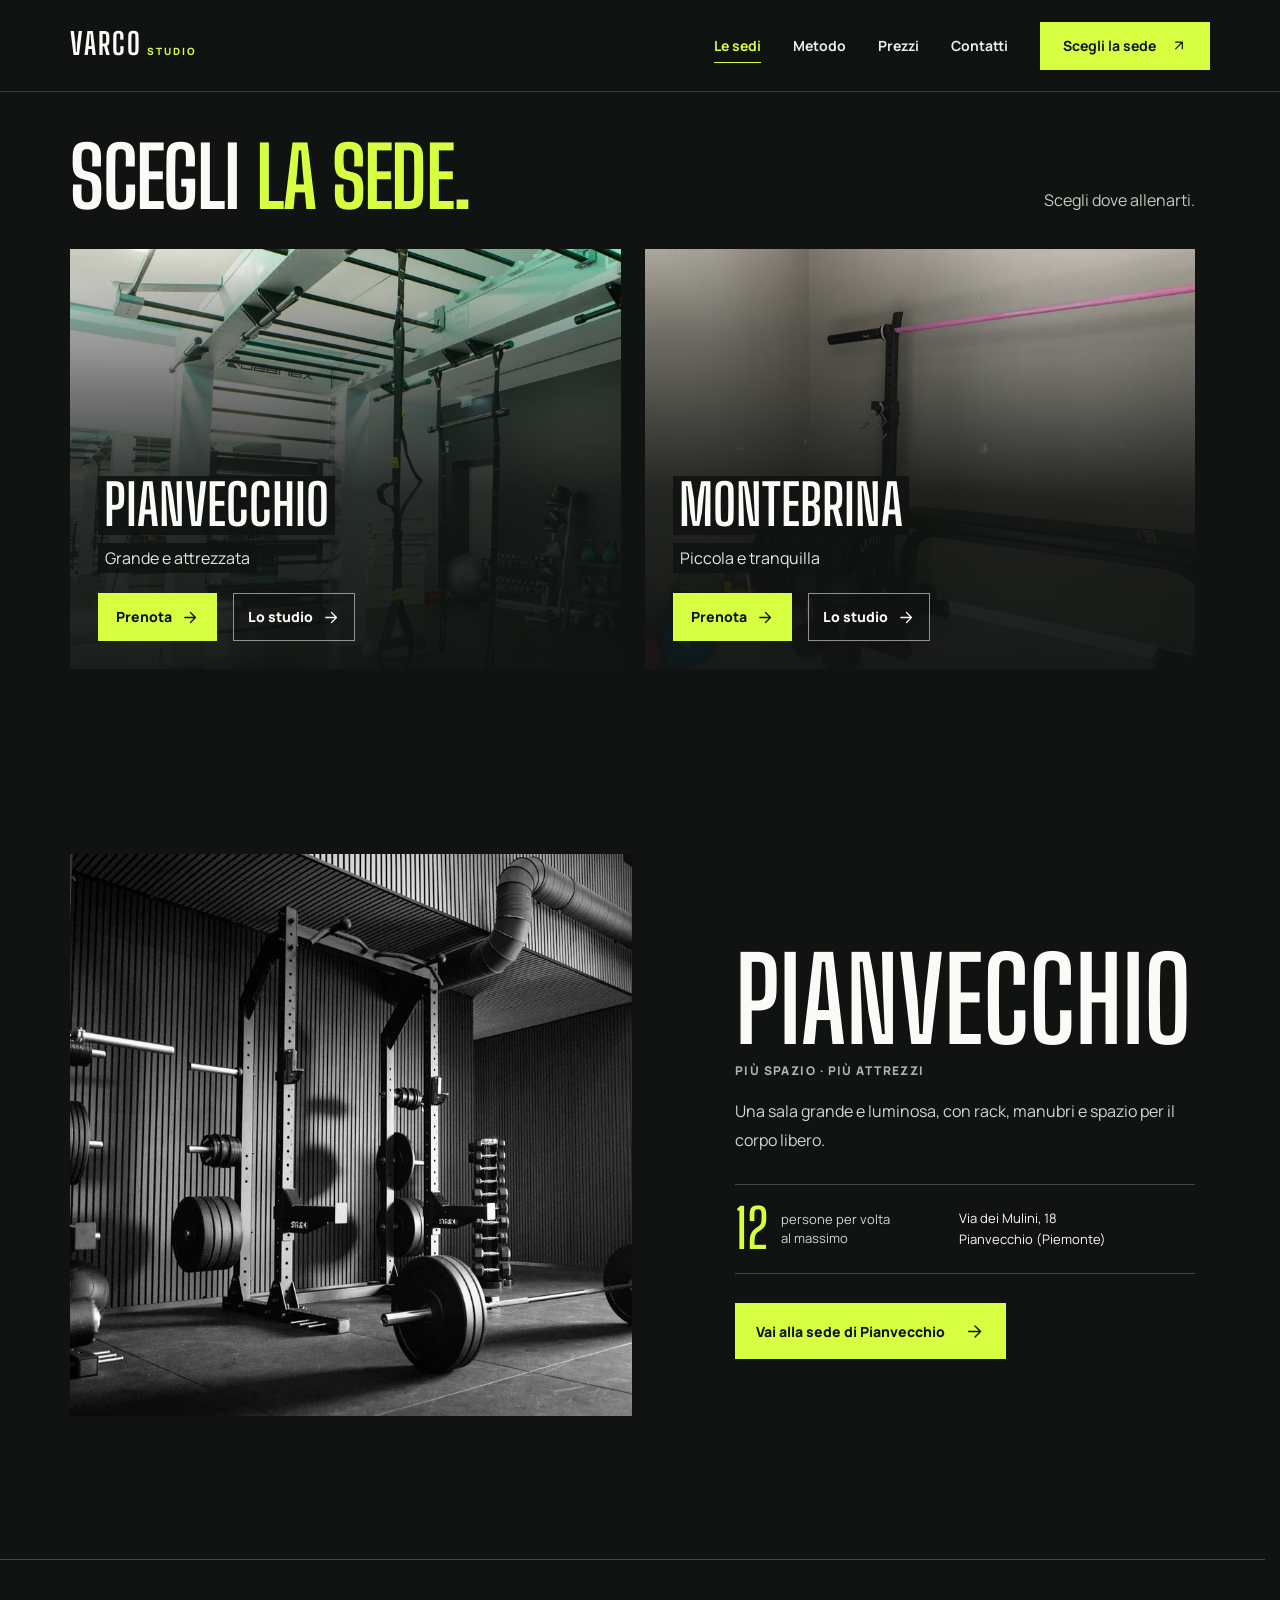
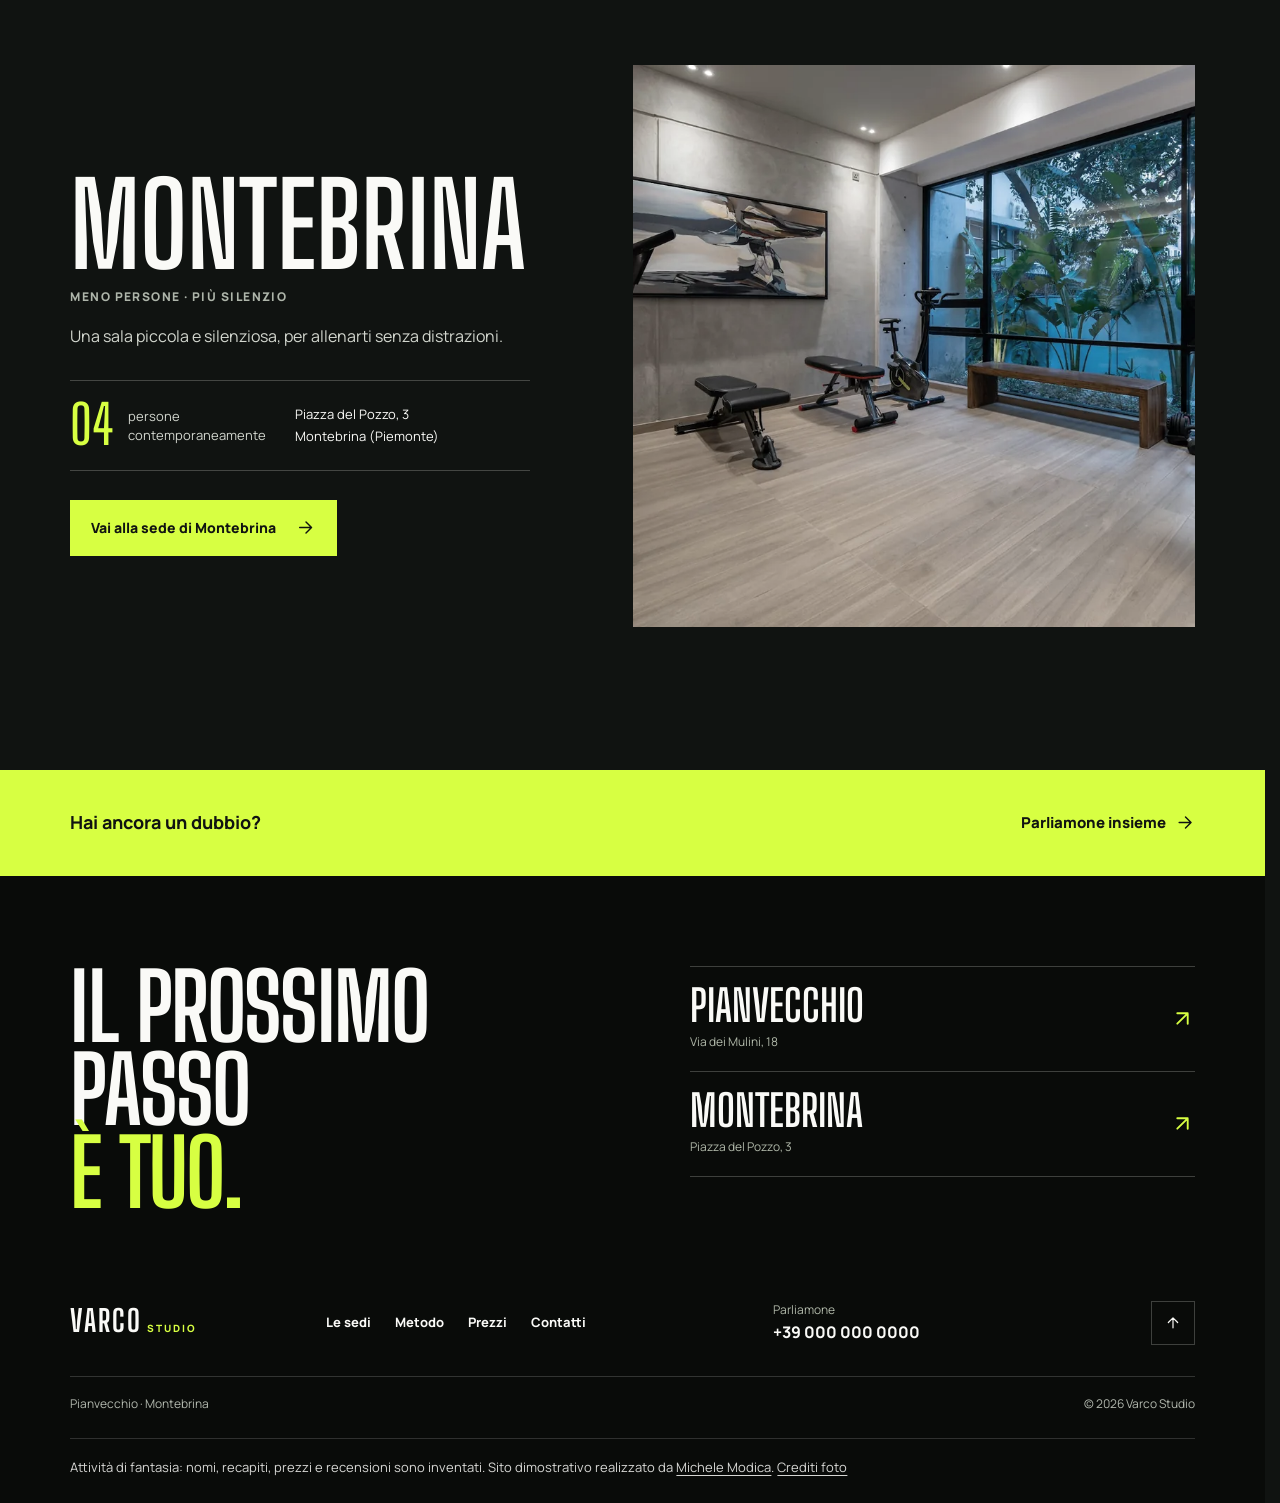
==== sedi/index.html @ 838d32fc "Sito dimostrativo Varco Studio (attività di fantasia) Co-Authored-By: Claude Opus 5.5 <noreply@anthr" ====
<!doctype html>
<html lang="it">
<head>
  <meta charset="utf-8">
  <meta name="viewport" content="width=device-width, initial-scale=1, viewport-fit=cover">
  <meta name="theme-color" content="#101311">
  <meta name="description" content="Varco Studio è uno studio di personal training di fantasia con due sedi, Pianvecchio e Montebrina. Sito dimostrativo: nomi e dati inventati.">
  <meta name="robots" content="noindex, nofollow">
  <meta property="og:type" content="website">
  <meta property="og:title" content="Le sedi Varco Studio &ndash; Pianvecchio e Montebrina">
  <meta property="og:description" content="Varco Studio è uno studio di personal training di fantasia con due sedi, Pianvecchio e Montebrina. Sito dimostrativo: nomi e dati inventati.">
  <link rel="icon" href="../src/assets/img/favicon.svg" type="image/svg+xml">
  <link rel="preload" href="../src/assets/fonts/big-shoulders-display-latin.woff2" as="font" type="font/woff2" crossorigin>
  <link rel="preload" href="../src/assets/fonts/manrope-latin.woff2" as="font" type="font/woff2" crossorigin>
  <link rel="stylesheet" href="../src/styles.css">
  <link rel="stylesheet" href="../src/campaign.css">
  <link rel="stylesheet" href="../src/mobile.css">
  <script src="../src/main.js" defer></script>
  <title>Le sedi Varco Studio &ndash; Pianvecchio e Montebrina</title>
</head>
<body class="has-mobile-actions">
<a class="skip-link" href="#contenuto">Vai al contenuto</a>
<header class="site-header">
  <a class="brand" href="../" aria-label="Varco Studio &ndash; home"><span class="wordmark">VARCO<small>studio</small></span></a>
  <nav class="desktop-nav" aria-label="Navigazione principale"><a href="../sedi/" aria-current="page">Le sedi</a><a href="../metodo.html">Metodo</a><a href="../prezzi.html">Prezzi</a><a href="../contatti.html">Contatti</a><a class="desktop-nav__cta" href="#scegli-sede" data-choose-venue>Scegli la sede <svg class="icon" viewBox="0 0 24 24" aria-hidden="true"><path d="M7 17 17 7M7 7h10v10"/></svg></a></nav>
  <details class="mobile-menu">
    <summary aria-label="Apri o chiudi il menu"><span class="mobile-menu__open">Menu</span><span class="mobile-menu__close">Chiudi</span><span class="menu-glyph" aria-hidden="true"><i></i><i></i></span></summary>
    <div class="mobile-menu__panel"><div class="mobile-menu__top"><a href="../" aria-label="Varco Studio &ndash; home"><span class="wordmark">VARCO<small>studio</small></span></a><span>MENO RUMORE.<br>PI&Ugrave; LAVORO.</span></div><nav aria-label="Navigazione per smartphone"><a href="../">Home</a><a href="../sedi/" aria-current="page">Le sedi</a><div class="mobile-menu__locations"><a href="../sedi/pianvecchio.html">Pianvecchio</a><a href="../sedi/montebrina.html">Montebrina</a></div><a href="../metodo.html">Metodo</a><a href="../prezzi.html">Prezzi</a><a href="../contatti.html">Contatti</a><a class="mobile-menu__action" href="#scegli-sede" data-choose-venue>Scegli la sede</a></nav><a class="mobile-menu__phone" href="tel:+390000000000">+39 000 000 0000</a></div>
  </details>
</header>
<main id="contenuto">
<section class="venue-picker section-wrap venue-picker--hub" id="scegli-sede" aria-labelledby="venue-picker-title" data-venue-picker><div class="venue-picker__heading"><h1 id="venue-picker-title" tabindex="-1">Scegli <span>la sede.</span></h1><p>Scegli dove allenarti.</p></div><div class="studio-choices"><article class="studio-choice"><a class="studio-choice__media" href="../sedi/pianvecchio.html" aria-label="Scopri lo studio di Pianvecchio"><picture><source srcset="../src/assets/img/pianvecchio-04-480.webp 480w, ../src/assets/img/pianvecchio-04-800.webp 800w" sizes="(max-width: 720px) 100px, 45vw" type="image/webp"><img src="../src/assets/img/pianvecchio-04-800.webp" alt="La sala dello studio di Pianvecchio" width="800" height="800" loading="lazy"></picture></a><div class="studio-choice__body"><h2>Pianvecchio</h2><p>Grande e attrezzata</p><div class="studio-choice__actions"><a class="studio-choice__portal" href="../contatti.html#prenota">Prenota <svg class="icon" viewBox="0 0 24 24" aria-hidden="true"><path d="M4 12h15m-7-7 7 7-7 7"/></svg></a><a class="studio-choice__details" href="../sedi/pianvecchio.html">Lo studio <svg class="icon" viewBox="0 0 24 24" aria-hidden="true"><path d="M4 12h15m-7-7 7 7-7 7"/></svg></a></div></div></article><article class="studio-choice"><a class="studio-choice__media" href="../sedi/montebrina.html" aria-label="Scopri lo studio di Montebrina"><picture><source srcset="../src/assets/img/montebrina-02-480.webp 480w, ../src/assets/img/montebrina-02-800.webp 800w" sizes="(max-width: 720px) 100px, 45vw" type="image/webp"><img src="../src/assets/img/montebrina-02-800.webp" alt="La sala dello studio di Montebrina" width="800" height="800" loading="lazy"></picture></a><div class="studio-choice__body"><h2>Montebrina</h2><p>Piccola e tranquilla</p><div class="studio-choice__actions"><a class="studio-choice__portal" href="../contatti.html#prenota">Prenota <svg class="icon" viewBox="0 0 24 24" aria-hidden="true"><path d="M4 12h15m-7-7 7 7-7 7"/></svg></a><a class="studio-choice__details" href="../sedi/montebrina.html">Lo studio <svg class="icon" viewBox="0 0 24 24" aria-hidden="true"><path d="M4 12h15m-7-7 7 7-7 7"/></svg></a></div></div></article></div></section>
<section class="location-feature location-feature--pianvecchio section-wrap" id="studi" data-reveal><div class="location-feature__photo"><picture class=""><source srcset="../src/assets/img/pianvecchio-03-480.webp 480w, ../src/assets/img/pianvecchio-03-800.webp 800w" sizes="(max-width: 720px) 100vw, 55vw" type="image/webp"><img src="../src/assets/img/pianvecchio-03-800.webp" alt="Attrezzatura per la forza nella sede di Pianvecchio" width="800" height="800" loading="lazy"></picture></div><div class="location-feature__copy"><h2>Pianvecchio</h2><span class="place-kicker">PI&Ugrave; SPAZIO &middot; PI&Ugrave; ATTREZZI</span><p>Una sala grande e luminosa, con rack, manubri e spazio per il corpo libero.</p><div class="place-data"><div><strong>12</strong><span>persone per volta<br>al massimo</span></div><address>Via dei Mulini, 18<br>Pianvecchio (Piemonte)</address></div><a class="button button--signal" href="../sedi/pianvecchio.html">Vai alla sede di Pianvecchio <svg class="icon" viewBox="0 0 24 24" aria-hidden="true"><path d="M4 12h15m-7-7 7 7-7 7"/></svg></a></div></section>
<section class="location-feature location-feature--montebrina section-wrap" data-reveal><div class="location-feature__photo"><picture class=""><source srcset="../src/assets/img/montebrina-01-480.webp 480w, ../src/assets/img/montebrina-01-800.webp 800w" sizes="(max-width: 720px) 100vw, 55vw" type="image/webp"><img src="../src/assets/img/montebrina-01-800.webp" alt="Sala raccolta della sede di Montebrina" width="800" height="800" loading="lazy"></picture></div><div class="location-feature__copy"><h2>Montebrina</h2><span class="place-kicker">MENO PERSONE &middot; PI&Ugrave; SILENZIO</span><p>Una sala piccola e silenziosa, per allenarti senza distrazioni.</p><div class="place-data"><div><strong>04</strong><span>persone<br>contemporaneamente</span></div><address>Piazza del Pozzo, 3<br>Montebrina (Piemonte)</address></div><a class="button button--signal" href="../sedi/montebrina.html">Vai alla sede di Montebrina <svg class="icon" viewBox="0 0 24 24" aria-hidden="true"><path d="M4 12h15m-7-7 7 7-7 7"/></svg></a></div></section>
<section class="location-choice"><p>Hai ancora un dubbio?</p><a href="../contatti.html">Parliamone insieme <svg class="icon" viewBox="0 0 24 24" aria-hidden="true"><path d="M4 12h15m-7-7 7 7-7 7"/></svg></a></section></main>
<aside class="mobile-actions mobile-actions--venues" aria-label="Scegli lo studio"><a class="mobile-actions__primary" href="../sedi/pianvecchio.html">Pianvecchio <svg class="icon" viewBox="0 0 24 24" aria-hidden="true"><path d="M4 12h15m-7-7 7 7-7 7"/></svg></a><a class="mobile-actions__primary" href="../sedi/montebrina.html">Montebrina <svg class="icon" viewBox="0 0 24 24" aria-hidden="true"><path d="M4 12h15m-7-7 7 7-7 7"/></svg></a></aside>
<footer class="site-footer"><div class="footer-start"><h2>Il prossimo passo<br><span>&egrave; tuo.</span></h2><div class="footer-venues"><a href="../sedi/pianvecchio.html"><div><h3>Pianvecchio</h3><span>Via dei Mulini, 18</span></div><svg class="icon" viewBox="0 0 24 24" aria-hidden="true"><path d="M7 17 17 7M7 7h10v10"/></svg></a><a href="../sedi/montebrina.html"><div><h3>Montebrina</h3><span>Piazza del Pozzo, 3</span></div><svg class="icon" viewBox="0 0 24 24" aria-hidden="true"><path d="M7 17 17 7M7 7h10v10"/></svg></a></div></div><div class="footer-connect"><a href="../" class="footer-brand" aria-label="Varco Studio &ndash; home"><span class="wordmark">VARCO<small>studio</small></span></a><nav aria-label="Navigazione nel footer"><a href="../sedi/">Le sedi</a><a href="../metodo.html">Metodo</a><a href="../prezzi.html">Prezzi</a><a href="../contatti.html">Contatti</a></nav><a class="footer-phone" href="tel:+390000000000">Parliamone <span>+39 000 000 0000</span></a><a class="footer-lift" href="#contenuto" aria-label="Torna all'inizio"><svg class="icon" viewBox="0 0 24 24" aria-hidden="true"><path d="M4 12h15m-7-7 7 7-7 7"/></svg></a></div><div class="site-footer__bottom"><span>Pianvecchio &middot; Montebrina</span><span>&copy; <span data-year>2026</span> Varco Studio</span></div><p class="demo-notice">Attivit&agrave; di fantasia: nomi, recapiti, prezzi e recensioni sono inventati. Sito dimostrativo realizzato da <a href="https://www.modicamichele.it">Michele Modica</a>. <a href="../crediti-fotografici.html">Crediti foto</a></p></footer>
</body>
</html>
---- src/styles.css ----
@font-face{font-family:Manrope;src:url('assets/fonts/manrope-latin.woff2') format('woff2');font-display:swap;font-weight:100 900}
@font-face{font-family:BigShoulders;src:url('assets/fonts/big-shoulders-display-latin.woff2') format('woff2');font-display:swap;font-weight:100 900}
:root{color-scheme:dark;--asphalt:#101311;--asphalt-2:#1b201d;--chalk:#f2f1ed;--steel:#aeb5aa;--signal:#d7ff42;--white:#fafaf7;--ink:#101311;--line-dark:rgba(16,19,17,.22);--line-light:rgba(250,250,247,.22);--display:BigShoulders,'Arial Narrow',sans-serif;--body:Manrope,Arial,sans-serif;--gutter:clamp(22px,5.5vw,88px);--max:1480px;scroll-behavior:smooth}
*{box-sizing:border-box}html{scroll-padding-top:90px}body{margin:0;background:var(--asphalt);color:var(--white);font:400 16px/1.65 var(--body);-webkit-font-smoothing:antialiased}img{display:block;width:100%;height:100%;object-fit:cover}a{color:inherit;text-decoration:none}button,summary{font:inherit}address{font-style:normal}::selection{background:var(--signal);color:var(--ink)}:focus-visible{outline:3px solid var(--signal);outline-offset:4px}
.skip-link{position:fixed;z-index:100;top:10px;left:10px;padding:12px 18px;background:var(--signal);color:var(--ink);font-size:14px;transform:translateY(-160%)}.skip-link:focus{transform:none}.section-wrap{width:min(100%,var(--max));margin-inline:auto;padding-inline:var(--gutter)}.icon{width:19px;height:19px;flex:none;fill:none;stroke:currentColor;stroke-width:1.8;stroke-linecap:round;stroke-linejoin:round}
.site-header{position:fixed;transition:background .2s,border-color .2s;z-index:30;top:0;left:0;display:flex;width:100%;height:88px;align-items:center;justify-content:space-between;padding:0 var(--gutter);border-bottom:1px solid rgba(255,255,255,.18)}.site-header.is-pinned{background:var(--asphalt)}.brand{width:124px;flex:none}.brand img,.footer-brand img{width:100%;height:auto;object-fit:contain}.desktop-nav{display:flex;align-items:center;gap:clamp(20px,3vw,46px);font-size:13px;font-weight:700}.desktop-nav>a:not(.desktop-nav__cta){color:#eceee9;transition:color .2s}.desktop-nav>a:not(.desktop-nav__cta):hover,.desktop-nav>a[aria-current=page]{color:var(--signal)}.desktop-nav__cta{display:inline-flex;min-height:46px;align-items:center;gap:15px;padding:0 16px;border:1px solid rgba(255,255,255,.7);transition:background .2s,color .2s,border .2s}.desktop-nav__cta:hover{border-color:var(--signal);background:var(--signal);color:var(--ink)}.desktop-nav__cta .icon{width:16px}.mobile-menu{display:none}
.hero{position:relative;min-height:min(860px,94svh);min-height:max(700px,min(860px,94svh));overflow:hidden;background:var(--asphalt)}.hero__photo,.hero__veil{position:absolute;inset:0}.hero__photo img{object-position:53% 50%;filter:saturate(.7) contrast(1.07)}.hero__veil{background:linear-gradient(90deg,#101311 0%,rgba(16,19,17,.94) 24%,rgba(16,19,17,.62) 50%,rgba(16,19,17,.12) 100%),linear-gradient(0deg,rgba(16,19,17,.83),transparent 31%)}.hero__lane{position:absolute;top:88px;right:29%;bottom:0;width:1px;background:rgba(215,255,66,.55);transform:skew(-16deg);transform-origin:top}.hero__content{position:relative;z-index:2;display:flex;min-height:inherit;max-width:850px;flex-direction:column;align-items:flex-start;justify-content:center;padding:128px var(--gutter) 95px}
.hero h1,.page-hero h1,.venue-hero h1{margin:0;font:700 clamp(74px,10vw,142px)/.78 var(--display);letter-spacing:-.025em;text-transform:uppercase;text-wrap:balance}.hero h1 span,.page-hero h1 span,.venue-hero h1 span,.section-title h2 span,.home-method h2 span,.format-band h2 span,.home-prices h2 span,.venue-gallery h2 span,.venue-prices h2 span,.venue-cta h2 span,.process h2 span,.method-formats h2 span,.pricing-intro h2 span,.pricing-footer-cta h2 span,.faq h2 span,.contact-close h2 span{color:var(--signal)}.hero__lede{max-width:490px;margin:30px 0 27px;color:#e0e3dc;font-size:17px;line-height:1.75}
.button{display:inline-flex;min-height:56px;align-items:center;justify-content:center;gap:20px;padding:0 21px;font-size:14px;font-weight:800;transition:background .18s,color .18s,transform .18s,border-color .18s}.button:hover{transform:translateY(-2px)}.button:active{transform:translateY(1px)}.button--signal{background:var(--signal);color:var(--ink)}.button--signal:hover{background:#e4ff87}.button--outline{border:1px solid currentColor;color:var(--white)}.button--outline:hover{border-color:var(--signal);background:var(--signal);color:var(--ink)}.button .icon{width:20px}.hero__marker{position:absolute;z-index:2;top:49%;right:var(--gutter);display:flex;align-items:center;gap:14px;color:var(--white);transform:translateY(-50%)}.hero__marker strong{color:var(--signal);font:600 28px/1 var(--display)}.hero__marker span{font-size:12px;font-weight:750;letter-spacing:.09em;line-height:1.4}.hero__bottom{position:absolute;z-index:2;right:var(--gutter);bottom:26px;left:var(--gutter);display:flex;align-items:center;justify-content:space-between;padding-top:15px;border-top:1px solid var(--line-light);font-size:12px;font-weight:750;letter-spacing:.09em}.hero__bottom a{display:flex;align-items:center;gap:10px;letter-spacing:0}.hero__bottom a:hover{color:var(--signal)}.hero__bottom .icon{width:16px}
.split-facts{display:grid;grid-template-columns:1fr 1fr;border-bottom:1px solid var(--line-light);background:#171b18}.split-facts>a{position:relative;display:grid;grid-template-columns:1fr auto;grid-template-rows:auto auto;align-items:center;gap:4px 15px;padding:24px var(--gutter);transition:background .2s}.split-facts>a+a{border-left:1px solid var(--line-light)}.split-facts>a:hover{background:#222821}.split-facts>a>span{font-size:12px;font-weight:750;letter-spacing:.1em}.split-facts>a>strong{grid-row:1/3;grid-column:2;color:var(--signal);font:600 clamp(44px,6vw,76px)/.9 var(--display);font-variant-numeric:tabular-nums}.split-facts>a>small{color:#c1c6bd;font-size:12px}.split-facts .icon{position:absolute;right:calc(var(--gutter) - 3px);bottom:15px;width:16px;color:var(--signal);opacity:0;transform:translateX(-5px);transition:opacity .2s,transform .2s}.split-facts>a:hover .icon{opacity:1;transform:none}
.home-locations{padding-top:120px;padding-bottom:130px}.section-title{display:grid;grid-template-columns:1.1fr .9fr;align-items:end;gap:28px;margin-bottom:52px}.section-title h2,.home-method h2,.format-band h2,.home-prices h2,.venue-gallery h2,.venue-prices h2,.venue-cta h2,.process h2,.method-formats h2,.pricing-intro h2,.pricing-footer-cta h2,.faq h2,.contact-close h2{margin:0;font:650 clamp(58px,8vw,104px)/.82 var(--display);letter-spacing:-.018em;text-transform:uppercase;text-wrap:balance}.section-title>p{max-width:420px;margin:0 0 4px;color:#c0c5bc;font-size:16px}.under-link{display:inline-flex;align-items:center;gap:14px;margin-top:15px;padding-bottom:6px;border-bottom:1px solid currentColor;font-size:14px;font-weight:750}.under-link:hover{color:var(--signal)}.under-link .icon{width:17px}
.location-teasers{display:grid;grid-template-columns:1.12fr .88fr;gap:clamp(22px,5vw,74px);align-items:start}.location-teaser{display:block}.location-teaser--montebrina{margin-top:86px}.location-teaser__photo{position:relative;height:clamp(330px,45vw,590px);overflow:hidden;background:#272c28}.location-teaser__photo img{transition:transform .7s cubic-bezier(.2,.7,.2,1);filter:saturate(.78)}.location-teaser:hover .location-teaser__photo img{transform:scale(1.035)}.location-teaser__photo>span{position:absolute;right:0;bottom:0;display:grid;width:78px;height:78px;place-items:center;background:var(--signal);color:var(--ink);font:600 34px/1 var(--display)}.location-teaser__text{position:relative;padding:23px 0 17px;border-bottom:1px solid var(--line-light)}.location-teaser__text>span,.place-kicker,.venue-ribbon>div>span,.pricing-location__head>span,.contact-hub__main>span{display:block;color:var(--steel);font-size:12px;font-weight:800;letter-spacing:.12em}.location-teaser h3{margin:4px 0;font:600 58px/.95 var(--display);text-transform:uppercase}.location-teaser__text p{margin:7px 0;color:#c0c5bc;font-size:13px}.location-teaser__text b{display:flex;align-items:center;gap:12px;margin-top:16px;color:var(--signal);font-size:13px}.location-teaser__text .icon{width:16px}.location-teaser--montebrina .location-teaser__photo{height:clamp(300px,37vw,480px)}
.home-method{display:grid;grid-template-columns:1fr 1fr;min-height:620px;background:var(--signal);color:var(--ink)}.home-method__visual{position:relative;min-height:540px}.home-method__visual img{filter:saturate(.7)}.photo-caption{position:absolute;right:20px;bottom:18px;padding:9px 12px;background:var(--ink);color:var(--signal);font-size:12px;font-weight:800;letter-spacing:.1em}.home-method__copy{align-self:center;padding:75px clamp(30px,7vw,100px)}.home-method h2 span{color:#404e15}.home-method__copy p{max-width:460px;margin:27px 0;color:#273013;font-size:16px;line-height:1.8}.home-method .button--outline{border-color:var(--ink);color:var(--ink)}.home-method .button--outline:hover{background:var(--ink);color:var(--signal)}
.format-band{display:grid;grid-template-columns:.85fr 1.15fr;gap:8vw;padding-top:130px;padding-bottom:130px}.format-band .section-title{display:block;margin:0}.format-band .section-title>p{margin-top:25px}.format-rows{border-top:1px solid var(--line-light)}.format-rows>a{display:grid;grid-template-columns:45px minmax(180px,1fr) minmax(190px,.8fr) 20px;align-items:center;gap:14px;padding:23px 0;border-bottom:1px solid var(--line-light);transition:padding .2s,color .2s}.format-rows>a:hover{padding-inline:10px;color:var(--signal)}.format-rows>a>span{color:var(--signal);font:600 22px/1 var(--display)}.format-rows b{font-size:16px}.format-rows small{color:#c1c6bd;font-size:12px}.format-rows .icon{width:17px;color:var(--signal)}
.home-prices{display:grid;grid-template-columns:.9fr 1.1fr;min-height:570px;background:var(--chalk);color:var(--ink)}.home-prices__head{align-self:center;padding:75px var(--gutter)}.home-prices h2 span{color:#546528}.home-prices__head p{max-width:430px;margin:28px 0;color:#42483e;font-size:16px;line-height:1.8}.home-prices__visual{position:relative;min-height:460px}.home-prices__visual img{filter:saturate(.72)}.home-prices__stamp{position:absolute;right:0;bottom:0;display:grid;width:150px;height:150px;place-items:center;background:var(--signal);color:var(--ink);font:600 24px/.95 var(--display);text-align:center;text-transform:uppercase}.contact-strip{display:flex;min-height:220px;align-items:center;justify-content:space-between;gap:30px;padding:45px var(--gutter);background:#202521}.contact-strip p{margin:0;font:600 clamp(42px,6vw,70px)/.85 var(--display);text-transform:uppercase}.contact-strip p strong{color:var(--signal)}.contact-strip>a{display:inline-flex;align-items:center;gap:13px;padding:15px 0;border-bottom:1px solid var(--signal);font-size:16px;font-weight:750}.contact-strip>a:hover{color:var(--signal)}
.page-hero{position:relative;display:grid;min-height:650px;grid-template-columns:1fr .82fr;align-items:center;gap:4vw;overflow:hidden;padding:135px var(--gutter) 78px;background:var(--asphalt)}.page-hero__copy{position:relative;z-index:2}.page-hero__copy h1{font-size:clamp(68px,8.8vw,122px)}.page-hero__copy>p:not(.breadcrumb){max-width:450px;margin:25px 0 27px;color:#d2d6ce;font-size:16px}.breadcrumb{margin:0 0 36px;color:#c0c5bc;font-size:12px}.breadcrumb a{text-decoration:underline;text-underline-offset:4px}.breadcrumb a:hover{color:var(--signal)}.page-hero__image{position:relative;height:clamp(350px,42vw,560px);overflow:hidden}.page-hero__image img{filter:saturate(.7)}.page-hero__image:after{position:absolute;inset:0;border:1px solid rgba(255,255,255,.35);content:'';pointer-events:none}.page-hero__edge{position:absolute;right:var(--gutter);bottom:22px;color:#aeb5aa;font-size:12px;font-weight:800;letter-spacing:.14em}.page-hero--locations,.page-hero--prices{background:#171b18}.page-hero--method,.page-hero--contact{background:#1a1f1b}
.location-feature{display:grid;grid-template-columns:1.1fr .9fr;align-items:center;gap:clamp(40px,8vw,112px);padding-top:105px;padding-bottom:115px}.location-feature--montebrina{grid-template-columns:.9fr 1.1fr;border-top:1px solid var(--line-light)}.location-feature--montebrina .location-feature__photo{order:2}.location-feature__photo{position:relative;height:clamp(360px,47vw,590px)}.location-feature__photo img{filter:saturate(.72)}.lane-tag{position:absolute;left:0;bottom:0;padding:14px 18px;background:var(--signal);color:var(--ink);font-size:12px;font-weight:850;letter-spacing:.1em}.location-feature__copy h2{margin:14px 0;font:650 clamp(72px,9vw,120px)/.82 var(--display);text-transform:uppercase}.location-feature__copy>p{max-width:470px;color:#d2d6ce;font-size:16px;line-height:1.8}.place-data{display:grid;grid-template-columns:1fr 1.15fr;gap:20px;align-items:center;margin:29px 0;padding:20px 0;border-top:1px solid var(--line-light);border-bottom:1px solid var(--line-light)}.place-data>div{display:flex;align-items:center;gap:13px}.place-data strong{color:var(--signal);font:600 54px/.9 var(--display);font-variant-numeric:tabular-nums}.place-data span{font-size:13px;line-height:1.45;color:#d2d6ce}.place-data address{font-size:13px;line-height:1.65}.location-choice{display:flex;align-items:center;justify-content:space-between;gap:20px;padding:38px var(--gutter);background:var(--signal);color:var(--ink)}.location-choice p{margin:0;font-size:18px;font-weight:750}.location-choice a{display:inline-flex;align-items:center;gap:10px;font-size:15px;font-weight:800}
.venue-hero{position:relative;min-height:730px;display:flex;align-items:flex-end;overflow:hidden;padding:130px var(--gutter) 100px;background:#141815}.venue-hero__photo,.venue-hero__shade{position:absolute;inset:0}.venue-hero__photo img{object-position:center 48%;filter:saturate(.68)}.venue-hero__shade{background:linear-gradient(90deg,rgba(16,19,17,.94),rgba(16,19,17,.7) 48%,rgba(16,19,17,.1)),linear-gradient(0deg,rgba(16,19,17,.9),transparent 70%)}.venue-hero__copy{position:relative;z-index:2;max-width:760px}.venue-hero .breadcrumb{margin-bottom:32px}.venue-hero h1{font-size:clamp(88px,13vw,174px)}.venue-hero__copy>p:not(.breadcrumb){max-width:490px;margin:24px 0 26px;color:#e4e7df;font-size:17px}.venue-hero__number{position:absolute;z-index:1;top:50%;right:var(--gutter);color:var(--signal);font:600 clamp(80px,18vw,250px)/.8 var(--display);font-variant-numeric:tabular-nums;transform:translateY(-50%);opacity:.92}.venue-hero--montebrina .venue-hero__number{right:12%;font-size:clamp(120px,23vw,340px)}
.venue-ribbon{display:grid;grid-template-columns:1.2fr .8fr 1fr auto;align-items:center;gap:24px;padding:28px var(--gutter);background:var(--signal);color:var(--ink)}.venue-ribbon>div>span{color:#3d4b19;font-size:12px}.venue-ribbon address,.venue-ribbon strong{display:block;margin-top:4px;font-size:14px;font-weight:800;line-height:1.5}.venue-ribbon>a{display:flex;align-items:center;gap:9px;padding:12px 0;border-bottom:1px solid var(--ink);font-size:13px;font-weight:800}.venue-intro{display:grid;grid-template-columns:1fr .85fr;gap:10vw;padding-top:115px;padding-bottom:110px}.venue-intro__head h2{max-width:590px;margin:0;font:650 clamp(62px,7.4vw,98px)/.83 var(--display);text-transform:uppercase}.venue-intro__head>p{max-width:520px;color:#d1d5cd;font-size:16px;line-height:1.8}.venue-intro__notes{align-self:end}.venue-intro__notes>p{margin:0 0 24px;padding:17px 20px;border-left:4px solid var(--signal);background:#1c211d;color:#d2d6ce;font-size:14px}.venue-intro__notes>p strong{color:var(--white)}.amenities{display:flex;flex-wrap:wrap;gap:9px}.amenities span{padding:9px 12px;border:1px solid var(--line-light);font-size:12px;font-weight:650}
.venue-gallery{padding-top:76px;padding-bottom:110px;background:#191e1a}.venue-gallery__title{display:flex;align-items:end;justify-content:space-between;gap:25px;margin-bottom:38px}.venue-gallery h2,.venue-prices h2{font-size:clamp(58px,7vw,90px)}.venue-gallery__title>p{max-width:365px;color:#c1c6bd;font-size:15px}.gallery-grid{display:grid;grid-template-columns:1.15fr .85fr 1fr;grid-template-rows:250px 250px;gap:14px}.gallery-grid figure{position:relative;margin:0;overflow:hidden;background:#252a25}.gallery-grid figure:first-child{grid-row:1/3}.gallery-grid figure:nth-child(4){grid-column:2/4}.gallery-grid img{filter:saturate(.7);transition:transform .6s}.gallery-grid figure:hover img{transform:scale(1.03)}.gallery-grid figcaption{position:absolute;bottom:0;left:0;padding:10px 14px;background:var(--signal);color:var(--ink);font-size:12px;font-weight:800}
.venue-prices{padding-top:105px;padding-bottom:100px}.venue-prices__heading{display:flex;align-items:end;justify-content:space-between;gap:30px;margin-bottom:35px}.venue-prices__heading .under-link{margin-bottom:10px}.venue-plan-grid{display:grid;grid-template-columns:repeat(3,minmax(0,1fr));border-top:1px solid var(--line-light);border-left:1px solid var(--line-light)}.plan{display:flex;min-height:390px;flex-direction:column;padding:22px 24px;border-right:1px solid var(--line-light);border-bottom:1px solid var(--line-light);background:#171b18}.plan:nth-child(2){background:#202620}.plan__head{display:flex;justify-content:space-between;gap:12px;padding-bottom:13px;border-bottom:1px solid var(--line-light)}.plan__head h3{margin:0;font-size:15px}.plan__head span{color:#d0d4cc;font-size:13px}.plan__price{margin:20px 0 0;font:600 78px/.84 var(--display);font-variant-numeric:tabular-nums}.plan__price span{padding-right:5px;color:var(--signal);font:700 22px/1 var(--body);vertical-align:top}.plan__desc{margin:12px 0 20px;color:#d0d4cc;font-size:13px}.plan ul{display:grid;gap:10px;margin:0 0 22px;padding:17px 0 0;border-top:1px solid var(--line-light);list-style:none}.plan li{position:relative;padding-left:17px;color:#ebede8;font-size:14px;line-height:1.55}.plan li:before{position:absolute;left:0;color:var(--signal);content:'+'}.plan__link{display:flex;align-items:center;justify-content:space-between;gap:10px;margin-top:auto;padding-top:15px;border-top:1px solid var(--line-light);font-size:13px;font-weight:800}.plan__link:hover{color:var(--signal)}.plan__link .icon{width:17px;color:var(--signal)}.fine-print{margin:20px 0 0;color:#c1c6bd;font-size:13px}.venue-cta{display:grid;grid-template-columns:1fr auto;align-items:center;gap:24px;padding:66px var(--gutter);background:var(--signal);color:var(--ink)}.venue-cta h2{font-size:clamp(52px,7vw,86px)}.venue-cta h2 span{color:#526320}.venue-cta>p{grid-column:2;margin:0;text-align:center;font-size:12px;font-weight:700}
.process{display:grid;grid-template-columns:.8fr 1.2fr;gap:9vw;padding-top:120px;padding-bottom:130px}.process-heading h2,.method-formats h2{font-size:clamp(65px,8vw,106px)}.process-heading>p,.method-formats__title>p{max-width:360px;color:#c8cdc4;font-size:16px}.process-list{margin:0;padding:0;border-top:1px solid var(--line-light);list-style:none}.process-list li{display:grid;grid-template-columns:65px 1fr;gap:20px;padding:29px 0;border-bottom:1px solid var(--line-light)}.process-list li>span,.method-format-list article>span{color:var(--signal);font:600 27px/1 var(--display)}.process-list h3,.method-format-list h3{margin:0 0 8px;font-size:19px}.process-list p,.method-format-list p{max-width:510px;margin:0;color:#c2c7bf;font-size:15px;line-height:1.75}.method-formats{display:grid;grid-template-columns:.8fr 1.2fr;gap:9vw;padding:100px var(--gutter);background:#191e1a}.method-formats__title h2{font-size:clamp(58px,7vw,90px)}.method-format-list{border-top:1px solid var(--line-light)}.method-format-list article{display:grid;grid-template-columns:46px 1fr;gap:18px;padding:25px 0;border-bottom:1px solid var(--line-light);scroll-margin-top:100px}.method-close,.pricing-footer-cta,.contact-close{display:flex;align-items:center;justify-content:space-between;gap:30px;padding:55px var(--gutter);background:#222823}.method-close p{margin:0;font:600 42px/.9 var(--display);text-transform:uppercase}.method-close strong{color:var(--signal)}
.pricing-page{padding:100px var(--gutter) 120px;background:var(--chalk);color:var(--ink)}.pricing-intro{display:grid;grid-template-columns:1fr .8fr;align-items:end;gap:40px;margin-bottom:78px}.pricing-intro h2{font-size:clamp(62px,8vw,100px)}.pricing-intro h2 span,.pricing-location__head h2{color:#536321}.pricing-intro p{max-width:450px;margin:0 0 6px;color:#42483e;font-size:16px}.pricing-location{display:grid;grid-template-columns:.55fr 1.45fr;gap:45px;padding:37px 0;border-top:1px solid var(--line-dark)}.pricing-location--montebrina{margin-top:46px}.pricing-location__head>span{color:#536321}.pricing-location__head h2{margin:12px 0;font:650 72px/.85 var(--display);text-transform:uppercase}.pricing-location__head>a{display:inline-flex;align-items:center;gap:8px;margin-top:8px;font-size:13px;font-weight:800;text-decoration:underline;text-underline-offset:4px}.pricing-location__head>a:hover{color:#536321}.pricing-location__head .icon{width:16px}.pricing-location__grid{display:grid;grid-template-columns:repeat(3,minmax(0,1fr));border-top:1px solid var(--line-dark);border-left:1px solid var(--line-dark)}.pricing-location .plan{min-height:385px;border-color:var(--line-dark);background:#e9e8e2}.pricing-location .plan:nth-child(2){background:#dfded6}.pricing-location .plan__head{border-color:var(--line-dark)}.pricing-location .plan__head span,.pricing-location .plan__desc,.pricing-location .plan li{color:#42483e}.pricing-location .plan ul,.pricing-location .plan__link{border-color:var(--line-dark)}.pricing-location .plan li:before,.pricing-location .plan__link .icon{color:#526320}.pricing-location .plan__link{color:var(--ink)}.pricing-disclaimer{max-width:760px;margin:30px 0 0;color:#42483e}.pricing-footer-cta{background:#151a16}.pricing-footer-cta h2{font-size:clamp(55px,7vw,85px)}
.contact-hub{display:grid;grid-template-columns:.7fr 1.3fr;gap:9vw;padding-top:115px;padding-bottom:125px}.contact-hub__main>span{color:var(--signal)}.contact-number{display:flex;align-items:center;gap:12px;margin:20px 0;font:650 clamp(34px,4.3vw,56px)/1 var(--display);font-variant-numeric:tabular-nums}.contact-number:hover{color:var(--signal)}.contact-hub__main>p{max-width:350px;color:#c4c9c0;font-size:15px}.contact-hub__locations{display:grid;grid-template-columns:1fr 1fr;gap:28px}.contact-hub__locations article{padding:20px 0;border-top:1px solid var(--line-light)}.contact-hub__locations article>span{color:var(--signal);font-size:12px;font-weight:800;letter-spacing:.1em}.contact-hub__locations h2{margin:12px 0;font:600 45px/.9 var(--display);text-transform:uppercase}.contact-hub__locations address{color:#d4d8d0;font-size:14px;line-height:1.7}.contact-hub__locations a{display:inline-flex;align-items:center;gap:8px;margin-top:18px;font-size:13px;font-weight:800;text-decoration:underline;text-underline-offset:4px}.contact-hub__locations a:hover{color:var(--signal)}.contact-hub__locations .icon{width:16px}
.faq{display:grid;grid-template-columns:.8fr 1.2fr;gap:9vw;padding-top:95px;padding-bottom:120px;background:#191e1a}.faq__head h2{font-size:clamp(62px,8vw,98px)}.faq__head>p{max-width:340px;color:#c4c9c0;font-size:15px}.faq-list{border-top:1px solid var(--line-light)}.faq-list details{border-bottom:1px solid var(--line-light)}.faq-list summary{position:relative;padding:22px 42px 22px 0;cursor:pointer;list-style:none;font-size:16px;font-weight:750}.faq-list summary::-webkit-details-marker{display:none}.faq-list summary:after{position:absolute;right:4px;top:18px;content:'+';color:var(--signal);font-size:24px;font-weight:500}.faq-list details[open] summary:after{content:'−'}.faq-list details p{max-width:600px;margin:0;padding:0 35px 22px 0;color:#c5cac2;font-size:14px;line-height:1.8}.faq-list a{color:var(--signal);text-decoration:underline;text-underline-offset:3px}.contact-close h2{font-size:clamp(54px,7vw,86px)}
.site-footer{padding:48px var(--gutter) 22px;background:#090b09}.site-footer__top{display:grid;grid-template-columns:1fr 1fr 1fr auto;gap:25px;align-items:center;padding-bottom:34px}.footer-brand{width:120px}.site-footer__top>p{margin:0;color:#d8dcd5;font:600 31px/.9 var(--display);text-transform:uppercase}.footer-contact span{display:block;color:#b9bfb5;font-size:12px}.footer-contact>a{display:inline-block;margin-top:4px;font-size:15px;font-weight:800}.footer-contact>a:hover,.footer-lift:hover{color:var(--signal)}.footer-lift{display:inline-flex;align-items:center;gap:8px;font-size:13px;font-weight:750}.footer-lift .icon{width:16px;transform:rotate(-90deg)}.site-footer__bottom{display:flex;justify-content:space-between;gap:15px;padding-top:17px;border-top:1px solid rgba(255,255,255,.17);color:#b2b8ae;font-size:12px}
[data-reveal]{opacity:1;transform:none}html.motion-ready [data-reveal]{opacity:0;transform:translate3d(0,26px,0);transition:opacity .65s cubic-bezier(.2,.7,.2,1),transform .65s cubic-bezier(.2,.7,.2,1)}html.motion-ready [data-reveal].is-visible{opacity:1;transform:none}.hero__content h1{animation:title-in .75s cubic-bezier(.16,1,.3,1) both}.hero__photo img,.page-hero__image img,.venue-hero__photo img{animation:photo-in .9s cubic-bezier(.2,.7,.2,1) both}.hero__content .hero__lede{animation:title-in .75s .1s cubic-bezier(.16,1,.3,1) both}.hero__content .button{animation:title-in .7s .18s cubic-bezier(.16,1,.3,1) both}@keyframes title-in{from{opacity:0;transform:translate3d(0,22px,0)}to{opacity:1;transform:none}}@keyframes photo-in{from{clip-path:inset(0 100% 0 0);transform:scale(1.04)}to{clip-path:inset(0 0 0 0);transform:scale(1)}}
@media(max-width:980px){:root{--gutter:32px}.desktop-nav{gap:17px;font-size:12px}.desktop-nav__cta{padding-inline:12px}.hero__content{max-width:760px}.hero h1{font-size:clamp(72px,10vw,120px)}.hero__marker{right:34px}.section-title h2{font-size:clamp(58px,8vw,90px)}.format-rows>a{grid-template-columns:35px 1fr 20px}.format-rows small{grid-column:2;grid-row:2}.format-rows .icon{grid-column:3;grid-row:1/3}.pricing-location{grid-template-columns:.4fr 1.6fr;gap:26px}.pricing-location__head h2{font-size:60px}.pricing-location .plan{padding:20px 16px}.venue-ribbon{grid-template-columns:1fr 1fr;row-gap:20px}.venue-ribbon>a{justify-self:start}.venue-intro{gap:6vw}.contact-hub{gap:5vw}}
@media(max-width:720px){.site-header{background:rgba(16,19,17,.98)}
:root{--gutter:22px}html{scroll-padding-top:72px}.site-header{height:72px;padding-inline:var(--gutter)}.brand{width:104px}.desktop-nav{display:none}.mobile-menu{display:block}.mobile-menu>summary{position:relative;z-index:42;display:flex;min-width:92px;height:46px;align-items:center;justify-content:center;gap:11px;border:1px solid rgba(255,255,255,.75);cursor:pointer;list-style:none;color:var(--white);font-size:13px;font-weight:800}.mobile-menu>summary::-webkit-details-marker{display:none}.mobile-menu__close{display:none}.menu-glyph{display:grid;gap:5px}.menu-glyph i{display:block;width:18px;height:2px;background:currentColor;transition:transform .25s}.mobile-menu[open]>summary{position:fixed;top:13px;right:var(--gutter);border-color:var(--ink);color:var(--ink)}.mobile-menu[open] .mobile-menu__open{display:none}.mobile-menu[open] .mobile-menu__close{display:inline}.mobile-menu[open] .menu-glyph i:first-child{transform:translateY(3.5px) rotate(45deg)}.mobile-menu[open] .menu-glyph i:last-child{transform:translateY(-3.5px) rotate(-45deg)}
.mobile-menu__panel{position:fixed;z-index:40;inset:0;display:flex;overflow:auto;flex-direction:column;padding:18px var(--gutter) 30px;background:var(--signal);color:var(--ink);animation:menu-in .36s cubic-bezier(.2,.7,.2,1) both}.mobile-menu__top{display:flex;align-items:center;justify-content:space-between;padding-right:110px}.mobile-menu__top img{width:110px;height:auto}.mobile-menu__top>span{font-size:12px;font-weight:850;letter-spacing:.08em}.mobile-menu__panel nav{display:flex;flex-direction:column;gap:0;margin:auto 0;padding:24px 0}.mobile-menu__panel nav>a:not(.mobile-menu__action){padding:6px 0;font:650 clamp(38px,11vw,66px)/.98 var(--display);text-transform:uppercase}.mobile-menu__panel nav>a[aria-current=page]{color:#fff}.mobile-menu__locations{display:flex;gap:10px;padding:5px 0 10px 4px}.mobile-menu__locations a{padding:8px 11px;border:1px solid rgba(16,19,17,.45);font-size:12px;font-weight:750}.mobile-menu__action{display:flex;min-height:52px;align-items:center;justify-content:center;margin-top:14px;background:var(--ink);color:var(--signal);font-size:15px;font-weight:850}.mobile-menu__phone{padding-top:14px;border-top:1px solid rgba(16,19,17,.35);font-size:14px;font-weight:800}.mobile-menu[open] .mobile-menu__panel nav>a,.mobile-menu[open] .mobile-menu__locations{animation:menu-item-in .4s both}.mobile-menu[open] .mobile-menu__panel nav>a:nth-child(1){animation-delay:.03s}.mobile-menu[open] .mobile-menu__panel nav>a:nth-child(2){animation-delay:.07s}.mobile-menu[open] .mobile-menu__locations{animation-delay:.1s}.mobile-menu[open] .mobile-menu__panel nav>a:nth-child(4){animation-delay:.13s}.mobile-menu[open] .mobile-menu__panel nav>a:nth-child(5){animation-delay:.17s}.mobile-menu[open] .mobile-menu__panel nav>a:nth-child(6){animation-delay:.21s}.mobile-menu[open] .mobile-menu__panel nav>a:nth-child(7){animation-delay:.25s}@keyframes menu-in{from{opacity:0;clip-path:inset(0 0 100% 0)}to{opacity:1;clip-path:inset(0)}}@keyframes menu-item-in{from{opacity:0;transform:translateY(14px)}to{opacity:1;transform:none}}
.hero{min-height:780px;min-height:max(720px,94svh)}.hero__photo{inset:0}.hero__photo img{object-position:56% center}.hero__veil{background:linear-gradient(90deg,rgba(16,19,17,.87),rgba(16,19,17,.5) 60%,rgba(16,19,17,.18)),linear-gradient(0deg,rgba(16,19,17,.9),transparent 60%)}.hero__lane{right:23%;top:72px;opacity:.5}.hero__content{min-height:inherit;justify-content:flex-end;padding:140px var(--gutter) 125px}.hero h1{font-size:clamp(70px,16.7vw,116px);line-height:.8}.hero__lede{max-width:410px;margin:23px 0;font-size:15px}.hero__marker{top:112px;right:var(--gutter);transform:none}.hero__marker strong{font-size:25px}.hero__bottom{bottom:15px;gap:14px;font-size:12px}.hero__bottom a{font-size:12px}.split-facts>a{grid-template-columns:1fr;gap:5px;padding:18px var(--gutter)}.split-facts>a>strong{grid-row:2;grid-column:1;font-size:54px}.split-facts>a>small{max-width:145px;font-size:12px}.split-facts .icon{right:var(--gutter);bottom:20px;opacity:1;transform:none}
.home-locations{padding-top:85px;padding-bottom:90px}.section-title{grid-template-columns:1fr;gap:18px;margin-bottom:32px}.section-title h2,.home-method h2,.format-band h2,.home-prices h2{font-size:clamp(60px,14vw,88px)}.section-title>p{font-size:15px}.location-teasers{grid-template-columns:1fr;gap:42px}.location-teaser--montebrina{margin:0 0 0 8vw}.location-teaser__photo{height:clamp(300px,85vw,440px)}.location-teaser--montebrina .location-teaser__photo{height:clamp(275px,75vw,390px)}.location-teaser h3{font-size:52px}.home-method{grid-template-columns:1fr}.home-method__visual{min-height:340px;height:75vw;max-height:460px}.home-method__copy{padding:60px var(--gutter) 70px}.home-method h2{font-size:clamp(62px,15vw,90px)}.home-method__copy p{font-size:15px}.format-band{grid-template-columns:1fr;gap:32px;padding-top:85px;padding-bottom:90px}.format-band .section-title>p{margin-top:18px}.format-rows>a{grid-template-columns:32px 1fr 20px;padding:18px 0}.format-rows b{font-size:14px}.format-rows small{font-size:12px}.home-prices{grid-template-columns:1fr}.home-prices__head{padding:70px var(--gutter)}.home-prices__head p{font-size:15px}.home-prices__visual{min-height:340px;height:75vw}.home-prices__stamp{width:112px;height:112px;font-size:20px}.contact-strip{min-height:200px;align-items:flex-start;flex-direction:column;justify-content:center;padding:38px var(--gutter)}.contact-strip p{font-size:50px}.contact-strip>a{font-size:14px}
.page-hero{min-height:0;grid-template-columns:1fr;gap:25px;padding:120px var(--gutter) 65px}.page-hero__copy h1{font-size:clamp(68px,15vw,100px)}.page-hero__copy>p:not(.breadcrumb){font-size:15px}.breadcrumb{margin-bottom:26px}.page-hero__image{height:clamp(270px,75vw,430px)}.page-hero__edge{bottom:17px;font-size:12px}.location-feature,.location-feature--montebrina{grid-template-columns:1fr;gap:30px;padding-top:70px;padding-bottom:75px}.location-feature--montebrina .location-feature__photo{order:0}.location-feature__photo{height:clamp(290px,82vw,440px)}.location-feature__copy h2{font-size:clamp(70px,15vw,100px)}.location-feature__copy>p{font-size:15px}.place-data{grid-template-columns:1fr 1fr}.place-data strong{font-size:48px}.location-choice{align-items:flex-start;flex-direction:column;padding-block:30px}
.venue-hero{min-height:760px;min-height:max(700px,92svh);align-items:flex-end;padding:115px var(--gutter) 105px}.venue-hero__shade{background:linear-gradient(90deg,rgba(16,19,17,.84),rgba(16,19,17,.28)),linear-gradient(0deg,rgba(16,19,17,.93),transparent 80%)}.venue-hero__copy{max-width:530px}.venue-hero .breadcrumb{margin-bottom:26px}.venue-hero h1{font-size:clamp(82px,19vw,136px)}.venue-hero__copy>p:not(.breadcrumb){font-size:15px}.venue-hero__number{top:155px;right:var(--gutter);font-size:110px;transform:none}.venue-hero--montebrina .venue-hero__number{right:var(--gutter);font-size:120px}.venue-ribbon{grid-template-columns:1fr 1fr;gap:20px 15px;padding:22px var(--gutter)}.venue-ribbon address,.venue-ribbon strong{font-size:13px}.venue-intro{grid-template-columns:1fr;gap:25px;padding-top:78px;padding-bottom:78px}.venue-intro__head h2{font-size:clamp(60px,13vw,86px)}.venue-intro__head>p{font-size:15px}.venue-intro__notes>p{font-size:13px}.venue-gallery{padding-top:70px;padding-bottom:76px}.venue-gallery__title{align-items:flex-start;flex-direction:column;gap:10px}.venue-gallery h2{font-size:clamp(58px,13vw,82px)}.venue-gallery__title>p{font-size:14px}.gallery-grid{grid-template-columns:1fr 1fr;grid-template-rows:250px 190px 190px;gap:8px}.gallery-grid figure:first-child{grid-row:1/3}.gallery-grid figure:nth-child(4){grid-column:1/3}.gallery-grid figcaption{font-size:12px;padding:8px 10px}
.venue-prices{padding-top:78px;padding-bottom:78px}.venue-prices__heading{align-items:flex-start;flex-direction:column;gap:15px}.venue-prices h2{font-size:clamp(60px,13vw,85px)}.venue-plan-grid{grid-template-columns:1fr}.plan{min-height:0;padding:21px 17px}.plan__price{font-size:68px}.plan__desc{font-size:13px}.venue-cta{grid-template-columns:1fr;gap:22px;padding:48px var(--gutter)}.venue-cta h2{font-size:clamp(52px,12vw,78px)}.venue-cta>p{grid-column:1;text-align:left}.process{grid-template-columns:1fr;gap:30px;padding-top:80px;padding-bottom:90px}.process-heading h2{font-size:clamp(65px,14vw,88px)}.process-heading>p{font-size:15px}.process-list li{grid-template-columns:42px 1fr;gap:12px;padding:23px 0}.process-list h3{font-size:17px}.process-list p,.method-format-list p{font-size:14px}.method-formats{grid-template-columns:1fr;gap:27px;padding:75px var(--gutter)}.method-formats h2{font-size:clamp(58px,12vw,82px)}.method-format-list article{grid-template-columns:36px 1fr;gap:11px}.method-format-list h3{font-size:17px}.method-close,.pricing-footer-cta,.contact-close{align-items:flex-start;flex-direction:column;padding:42px var(--gutter)}.method-close p{font-size:39px}
.pricing-page{padding:78px var(--gutter) 85px}.pricing-intro{grid-template-columns:1fr;gap:20px;margin-bottom:50px}.pricing-intro h2{font-size:clamp(62px,14vw,92px)}.pricing-intro p{font-size:15px}.pricing-location{grid-template-columns:1fr;gap:22px;padding:26px 0}.pricing-location__head{display:grid;grid-template-columns:1fr auto;align-items:end;gap:8px}.pricing-location__head>span{grid-column:1/-1}.pricing-location__head h2{margin:0;font-size:56px}.pricing-location__head>a{margin:0 0 4px}.pricing-location__grid{grid-template-columns:1fr}.pricing-location .plan{min-height:0;padding:21px 17px}.pricing-location .plan__price{font-size:64px}.pricing-location--montebrina{margin-top:26px}.pricing-disclaimer{font-size:12px}.pricing-footer-cta h2,.contact-close h2{font-size:clamp(55px,12vw,78px)}.contact-hub{grid-template-columns:1fr;gap:43px;padding-top:78px;padding-bottom:85px}.contact-number{font-size:clamp(36px,9vw,54px)}.contact-hub__locations{grid-template-columns:1fr;gap:15px}.contact-hub__locations article{padding-top:17px}.contact-hub__locations h2{font-size:42px}.faq{grid-template-columns:1fr;gap:27px;padding-top:75px;padding-bottom:80px}.faq__head h2{font-size:clamp(62px,14vw,86px)}.faq__head>p{font-size:14px}.faq-list summary{font-size:15px}.faq-list details p{font-size:13px}
.site-footer{padding-top:38px}.site-footer__top{grid-template-columns:1fr 1fr;gap:24px 18px;padding-bottom:25px}.footer-brand{width:110px}.site-footer__top>p{font-size:28px}.footer-contact>a{font-size:14px}.footer-lift{justify-self:end;font-size:12px}.site-footer__bottom{align-items:flex-start;flex-direction:column;gap:6px;font-size:12px}
}
@media(max-width:380px){:root{--gutter:18px}.hero h1{font-size:68px}.hero__bottom>span{max-width:150px;line-height:1.4}.mobile-menu__top>span{max-width:120px;text-align:right}.location-teaser--montebrina{margin-left:4vw}.place-data{grid-template-columns:1fr}.venue-ribbon{grid-template-columns:1fr}.pricing-location__head{grid-template-columns:1fr}.pricing-location__head>a{margin-top:6px}}
@media(prefers-reduced-motion:reduce){*,*::before,*::after{scroll-behavior:auto!important;animation-duration:.01ms!important;animation-iteration-count:1!important;transition-duration:.01ms!important}[data-reveal]{opacity:1!important;transform:none!important}}
---- src/campaign.css ----
/* Campaign: shared chrome, editorial home and training imagery. */
:root {
  --motion-fast: 140ms;
  --motion-base: 240ms;
  --motion-editorial: 650ms;
  --ease-brand: cubic-bezier(.16, 1, .3, 1);
  scrollbar-color: #5e6859 var(--asphalt);
}
html { scrollbar-gutter: stable; }
body { overflow-x: clip; }
picture { display: block; }
[hidden] { display: none !important; }
.button, .under-link { touch-action: manipulation; }
.button .icon, .under-link .icon { transition: transform var(--motion-base) var(--ease-brand); }
.button:hover .icon, .under-link:hover .icon { transform: translateX(4px); }
.site-header { height: 92px; background: linear-gradient(#101311a6, transparent); }
.site-header.is-pinned { background: #101311f5; border-color: var(--line-light); }
.desktop-nav { font-size: 14px; gap: clamp(22px, 2.5vw, 42px); }
.desktop-nav > a:not(.desktop-nav__cta) { display: grid; min-height: 48px; align-items: center; position: relative; }
.desktop-nav > a:not(.desktop-nav__cta)::after { content: ''; position: absolute; bottom: 7px; left: 0; width: 100%; height: 1px; background: var(--signal); transform: scaleX(0); transform-origin: left; transition: transform var(--motion-base) var(--ease-brand); }
.desktop-nav > a:hover::after, .desktop-nav > a[aria-current]::after { transform: scaleX(1); }
.desktop-nav__cta { background: var(--signal); color: var(--ink); border-color: var(--signal); padding-inline: 22px; min-height: 48px; }
.hero--campaign { min-height: max(740px, min(920px, 100svh)); isolation: isolate; }
.hero--campaign .hero__photo { inset: 0; }
.hero--campaign .hero__photo img { object-position: center; filter: none; animation: campaign-photo 1100ms var(--ease-brand) both; }
.hero--campaign .hero__veil { background: linear-gradient(90deg, #10131145, transparent 65%), linear-gradient(0deg, #101311d9, transparent 28%); }
.hero--campaign .hero__content { max-width: 1110px; justify-content: center; padding-top: 160px; padding-bottom: 138px; }
.hero--campaign h1 { font-size: clamp(88px, 10.7vw, 166px); line-height: .88; font-weight: 750; letter-spacing: -.025em; text-wrap: initial; }
.hero-line { display: block; color: var(--white) !important; white-space: nowrap; animation: campaign-title 750ms var(--ease-brand) both; }
.hero-line--signal { color: var(--signal) !important; animation-delay: 80ms; }
.hero--campaign .hero__content h1, .hero--campaign .hero__lede, .hero--campaign .button { animation: none; }
.hero--campaign .hero__lede { margin-top: 34px; margin-bottom: 28px; max-width: 420px; line-height: 1.65; font-size: 16px; color: #e2e5de; }
.hero__actions { display: flex; align-items: center; gap: 28px; }
.hero__method { display: inline-flex; min-height: 48px; align-items: center; gap: 10px; font-size: 13px; font-weight: 750; }
.hero__method:hover { color: var(--signal); }
.hero__method .icon { width: 16px; }
.hero-venues { position: absolute; right: var(--gutter); bottom: 120px; z-index: 3; width: min(285px, 23vw); }
.hero-venues a { display: flex; align-items: center; justify-content: space-between; min-height: 58px; border-bottom: 1px solid #fafaf75c; font-size: 16px; font-weight: 700; transition: color var(--motion-fast); }
.hero-venues a:hover { color: var(--signal); }
.hero-venues .icon { width: 18px; }
.hero--campaign .hero__bottom { gap: 25px; bottom: 25px; font-size: 12px; letter-spacing: .04em; }
.hero--campaign .hero__bottom small { font-size: 12px; font-weight: 500; color: #c3c8bd; letter-spacing: 0; }
@keyframes campaign-title { from { opacity: .6; transform: translateY(18px); } to { opacity: 1; transform: none; } }
@keyframes campaign-photo { from { transform: scale(1.025); } to { transform: scale(1); } }

.manifesto { width: 100%; max-width: none; display: grid; grid-template-columns: 1fr 1fr; gap: 9vw; padding-block: 100px; background: var(--chalk); color: var(--ink); }
.manifesto h2 { margin: 0; font: 700 clamp(64px, 6.9vw, 100px)/.88 var(--display); letter-spacing: -.02em; text-transform: uppercase; }
.manifesto h2 span { color: #55632e; }
.manifesto__copy { max-width: 560px; align-self: center; }
.manifesto__copy > p { margin: 0 0 28px; font-size: clamp(16px, 1.35vw, 20px); line-height: 1.65; }
.manifesto ul { display: flex; flex-wrap: wrap; gap: 10px 24px; margin: 0; padding: 22px 0 0; list-style: none; border-top: 1px solid var(--line-dark); }
.manifesto li { font-size: 12px; font-weight: 750; }
.manifesto li::before { content: ''; display: inline-block; width: 5px; height: 5px; margin-right: 8px; background: #526326; vertical-align: 2px; }
.home-locations { padding-block: 120px 135px; }
.home-locations .section-title { grid-template-columns: 1.1fr .7fr; }
.home-locations .section-title .under-link { grid-column: 2; justify-self: start; margin-top: -15px; }
.location-teaser__photo > span { width: auto; height: auto; padding: 13px 18px; font: 750 12px/1.4 var(--body); letter-spacing: .06em; }
.location-teaser--montebrina { margin-top: 125px; }
.location-teaser__text { padding-top: 21px; }
.location-teaser h3 { font-size: clamp(48px, 5vw, 72px); }
.location-teaser__text b { min-height: 35px; }
.location-teaser:hover .location-teaser__text .icon { transform: translateX(5px); }
.location-teaser__text .icon { transition: transform var(--motion-base) var(--ease-brand); }
.home-method { grid-template-columns: .9fr 1.1fr; min-height: 720px; }
.home-method__visual { margin: 0; min-height: 650px; overflow: hidden; }
.home-method__visual picture { height: 100%; }
.home-method__visual img { filter: none; object-position: center 42%; }
.home-method__visual figcaption { position: absolute; bottom: 17px; left: 22px; color: white; background: #101311bf; padding: 4px 8px; font-size: 12px; }
.home-method__copy { padding: 70px clamp(34px, 6.2vw, 100px); }
.home-method h2 { font-size: clamp(64px, 6.7vw, 104px); line-height: .9; }
.home-method h2 span { color: #465318; }
.home-method__copy p { margin: 25px 0; }
.method-mini { list-style: none; padding: 0; margin: 26px 0 30px; border-top: 1px solid #10131145; }
.method-mini li { display: flex; align-items: center; gap: 18px; padding: 13px 0; border-bottom: 1px solid #10131145; font-size: 14px; font-weight: 750; }
.method-mini span { font-size: 12px; color: #455319; font-variant-numeric: tabular-nums; }
.home-method :focus-visible, .home-prices :focus-visible { outline-color: var(--ink); }

.training-section { padding-block: 130px 90px; }
.training-heading { display: flex; align-items: flex-end; justify-content: space-between; gap: 40px; margin-bottom: 55px; }
.training-heading h2 { margin: 0; font: 700 clamp(70px, 8vw, 112px)/.86 var(--display); letter-spacing: -.02em; text-transform: uppercase; }
.training-heading h2 span { color: var(--signal); }
.training-heading > p { max-width: 320px; margin: 0 0 4px; color: #c1c7bc; font-size: 16px; }
.training-layout { display: grid; grid-template-columns: .9fr 1.1fr; gap: 6vw; align-items: stretch; }
.training-section:not(.training-enhanced) .training-layout { display: block; }
.training-tabs { display: none; border-top: 1px solid var(--line-light); }
.training-enhanced .training-tabs { display: flex; flex-direction: column; }
.training-tabs button { position: relative; flex: 1; padding: 25px 42px 25px 0; border: 0; border-bottom: 1px solid var(--line-light); background: transparent; color: #a5ada0; text-align: left; cursor: pointer; transition: color var(--motion-base); }
.training-tab__name { display: block; font: 650 clamp(40px, 4.2vw, 64px)/.95 var(--display); text-transform: uppercase; }
.training-tab__name > span { display: block; }
.training-tab__detail { display: block; margin-top: 15px; font: 500 13px/1.6 var(--body); color: #b5bdb0; }
.training-tabs button .icon { position: absolute; top: 35px; right: 2px; width: 22px; height: 22px; transform: rotate(-45deg); transition: transform var(--motion-base) var(--ease-brand), color var(--motion-base); }
.training-tabs button:hover, .training-tabs button[aria-selected=true] { color: var(--white); }
.training-tabs button[aria-selected=true] .icon { color: var(--signal); transform: rotate(0); }
.training-tabs button[aria-selected=true] .training-tab__name { color: var(--signal); }
.training-gallery { min-width: 0; }
.training-panel { position: relative; min-height: 550px; height: 100%; overflow: hidden; background: #252a25; }
.training-panel + .training-panel { margin-top: 25px; }
.training-enhanced .training-panel + .training-panel { margin-top: 0; }
.training-panel > picture { position: absolute; inset: 0; }
.training-panel img { object-position: center 40%; }
#panel-strength img { object-position: 76% center; }
#panel-mindful img { object-position: center 60%; }
.training-panel__caption { position: absolute; bottom: 0; left: 0; right: 0; display: flex; align-items: center; justify-content: space-between; gap: 15px; padding: 35px 25px 23px; background: linear-gradient(transparent, #101311d9 35%); color: var(--white); }
.training-panel__caption h3 { margin: 0 0 5px; font-size: 15px; }
.training-panel__caption p { margin: 0; color: #d0d6cb; font-size: 12px; }
.training-panel__caption a { display: grid; flex: none; width: 48px; height: 48px; place-items: center; background: var(--signal); color: var(--ink); transition: background var(--motion-fast); }
.training-panel__caption a:hover { background: var(--white); }
.image-disclosure { margin: 12px 0 0; text-align: right; font-size: 12px; color: #aeb5a7; }

.home-prices { grid-template-columns: 1.05fr .95fr; min-height: 650px; }
.home-prices h2 { line-height: .88; }
.home-prices__head { padding-block: 85px; }
.home-prices__head p { max-width: 450px; }
.home-prices__visual { overflow: hidden; }
.home-prices__visual picture { height: 100%; }
.home-prices__visual img { filter: saturate(.75); }
.price-preview { max-width: 480px; margin: 32px 0 23px; border-top: 1px solid var(--line-dark); }
.price-preview a { display: grid; grid-template-columns: 1fr auto 20px; align-items: center; gap: 22px; padding-block: 18px; border-bottom: 1px solid var(--line-dark); }
.price-preview a > span { font-weight: 800; font-size: 16px; }
.price-preview a > span small { display: block; color: #4a5144; font-size: 12px; font-weight: 500; }
.price-preview strong { font: 650 52px/.9 var(--display); font-variant-numeric: tabular-nums; }
.price-preview strong small { font: 650 24px/1 var(--display); margin-left: 3px; }
.price-preview a .icon { transition: transform var(--motion-base); }
.price-preview a:hover .icon { transform: translateX(4px); }
.real-photo-caption { position: absolute; bottom: 20px; right: 22px; padding: 7px 10px; background: #101311e6; color: var(--white); font-size: 12px; }

.site-footer { padding-block: 90px 25px; }
.footer-start { display: grid; grid-template-columns: 1fr 1fr; gap: 9vw; margin-bottom: 85px; }
.footer-start > h2 { margin: 0; font: 700 clamp(60px, 7.2vw, 108px)/.9 var(--display); text-transform: uppercase; letter-spacing: -.02em; }
.footer-start > h2 span { color: var(--signal); }
.footer-venues { border-top: 1px solid var(--line-light); }
.footer-venues a { display: flex; justify-content: space-between; align-items: center; gap: 20px; min-height: 104px; padding-block: 17px; border-bottom: 1px solid var(--line-light); }
.footer-venues h3 { margin: 0; font: 650 clamp(32px, 3.4vw, 50px)/1 var(--display); text-transform: uppercase; }
.footer-venues a span { color: #b0b8a9; font-size: 12px; }
.footer-venues .icon { color: var(--signal); width: 25px; height: 25px; transition: transform var(--motion-base); }
.footer-venues a:hover .icon { transform: translate(3px, -3px); }
.footer-connect { display: grid; grid-template-columns: .65fr 1.2fr 1fr 44px; align-items: center; gap: 30px; padding-bottom: 30px; }
.footer-connect nav { display: flex; flex-wrap: wrap; column-gap: 24px; }
.footer-connect nav a { display: flex; align-items: center; min-height: 44px; font-size: 13px; font-weight: 750; }
.footer-connect nav a:hover { color: var(--signal); }
.footer-phone { font-size: 12px; color: #b0b8a9; }
.footer-phone span { display: block; font-size: 16px; color: var(--white); font-weight: 750; }
.footer-phone:hover span { color: var(--signal); }
.footer-lift { min-width: 44px; min-height: 44px; align-items: center; justify-content: center; border: 1px solid var(--line-light); }
.site-footer__bottom { font-size: 12px; }
.venue-intro__notes > p { border-left-width: 1px; background: transparent; padding-left: 22px; }
.plan li { font-size: 14px; }
.pricing-location .plan__price span { color: #536321; }
.page-hero__image img, .venue-hero__photo img { animation: campaign-photo 900ms var(--ease-brand) both; }
.page-hero__image:after { border: none; }
.method-editorial { padding: 95px var(--gutter) 110px; background: #191e1a; }
.method-editorial > h2 { margin: 0 0 55px; font: 700 clamp(60px, 7vw, 100px)/.9 var(--display); text-transform: uppercase; }
.method-editorial > h2 span { color: var(--signal); }
.method-editorial article { display: grid; grid-template-columns: .9fr 1.1fr; gap: 8vw; align-items: center; padding-block: 45px; border-top: 1px solid var(--line-light); scroll-margin-top: 100px; }
.method-editorial article:nth-of-type(2) { grid-template-columns: 1.1fr .9fr; }
.method-editorial article:nth-of-type(2) picture { order: 2; }
.method-editorial article > picture { height: clamp(350px, 38vw, 520px); }
.method-editorial article img { object-position: center 45%; }
.method-editorial article#strength img { object-position: 77% center; }
.method-editorial h3 { margin: 0 0 22px; max-width: 600px; font: 650 clamp(45px, 5vw, 72px)/.95 var(--display); text-transform: uppercase; }
.method-editorial article p { max-width: 480px; color: #c6cdc1; font-size: 16px; line-height: 1.8; }

@media (max-width: 1100px) {
  .hero-venues { width: 230px; bottom: 105px; }
  .hero__actions { gap: 20px; }
  .footer-connect { grid-template-columns: 120px 1fr 1fr 44px; gap: 25px; }
  .training-panel { min-height: 500px; }
}
@media (max-width: 980px) {
  .site-header { height: 76px; background: #101311ed; }
  .brand { width: 108px; }
  .desktop-nav { display: none; }
  .mobile-menu { display: block; }
  .mobile-menu > summary { position: relative; z-index: 42; display: flex; min-width: 100px; height: 44px; align-items: center; justify-content: center; gap: 12px; border: 1px solid #fafaf76b; color: var(--white); list-style: none; cursor: pointer; font: 750 13px var(--body); }
  .mobile-menu > summary::-webkit-details-marker { display: none; }
  .mobile-menu__close { display: none; }
  .menu-glyph { display: grid; gap: 5px; }
  .menu-glyph i { width: 18px; height: 1px; display: block; background: currentColor; transition: transform var(--motion-base); }
  .mobile-menu[open] > summary { position: fixed; top: 16px; right: var(--gutter); color: var(--white); border-color: #fafaf76b; }
  .mobile-menu[open] .mobile-menu__open { display: none; }
  .mobile-menu[open] .mobile-menu__close { display: inline; }
  .mobile-menu[open] .menu-glyph i:first-child { transform: translateY(3px) rotate(45deg); }
  .mobile-menu[open] .menu-glyph i:last-child { transform: translateY(-3px) rotate(-45deg); }
  .mobile-menu__panel { position: fixed; z-index: 40; inset: 0; overflow-y: auto; overscroll-behavior: contain; display: flex; flex-direction: column; padding: 22px var(--gutter) max(25px, env(safe-area-inset-bottom)); background: var(--asphalt); color: var(--white); animation: brand-menu 320ms var(--ease-brand); }
  .mobile-menu__top { display: flex; min-height: 45px; align-items: center; gap: 20px; justify-content: flex-start; padding-right: 115px; }
  .mobile-menu__top img { width: 108px; height: auto; }
  .mobile-menu__top > span { font: 650 12px/1.3 var(--body); color: #bec6b7; letter-spacing: .02em; }
  .mobile-menu__panel nav { display: flex; flex-direction: column; margin-block: auto; padding-block: 30px; }
  .mobile-menu__panel nav > a:not(.mobile-menu__action) { display: block; min-height: 51px; padding: 8px 0; font: 650 clamp(38px, 7vw, 60px)/1 var(--display); text-transform: uppercase; border-bottom: 1px solid var(--line-light); }
  .mobile-menu__panel nav > a[aria-current=page] { color: var(--signal); }
  .mobile-menu__locations { display: flex; flex-wrap: wrap; gap: 20px; padding: 4px 0 12px; }
  .mobile-menu__locations a { display: inline-flex; min-height: 44px; align-items: center; padding: 0; border: 0; color: #c4cdbb; font: 650 13px var(--body); }
  .mobile-menu__locations a[aria-current] { color: var(--signal); text-decoration: underline; text-underline-offset: 5px; }
  .mobile-menu__action { display: flex; min-height: 52px; margin-top: 24px; align-items: center; justify-content: center; background: var(--signal); color: var(--ink); font: 800 14px var(--body); }
  .mobile-menu__phone { display: block; border-top: 1px solid var(--line-light); padding-top: 18px; font: 700 16px var(--body); }
  .mobile-menu[open] .mobile-menu__panel nav > a, .mobile-menu[open] .mobile-menu__locations { animation: brand-menu-item 350ms var(--ease-brand) both; }
  .mobile-menu[open] .mobile-menu__panel nav > a:nth-child(n+4) { animation-delay: 50ms; }
  .hero--campaign .hero__content { padding-top: 130px; }
  .hero--campaign h1 { font-size: 11vw; }
  .hero-venues { width: 215px; }
  .hero--campaign .hero__bottom small { display: block; }
  .manifesto { gap: 6vw; }
  .home-method__copy { padding-inline: 35px; }
  .home-method h2 { font-size: 70px; }
  .training-layout { gap: 5vw; }
  .training-tab__name { font-size: 44px; }
  .footer-connect { grid-template-columns: 120px 1fr 44px; }
  .footer-connect nav { grid-column: 1 / -1; grid-row: 2; }
}
@keyframes brand-menu { from { clip-path: inset(0 0 100% 0); } to { clip-path: inset(0); } }
@keyframes brand-menu-item { from { opacity: .65; transform: translateY(12px); } to { opacity: 1; transform: none; } }
@media (max-width: 720px) {
  .site-header { height: 72px; }
  .mobile-menu[open] > summary { top: 14px; }
  .hero--campaign { min-height: 780px; min-height: max(740px, 96svh); }
  .hero--campaign .hero__photo img { object-position: center top; }
  .hero--campaign .hero__veil { background: linear-gradient(0deg, #101311 5%, #101311c7 30%, transparent 80%), linear-gradient(90deg, #10131177, transparent); }
  .hero--campaign .hero__content { padding: 300px var(--gutter) 126px; justify-content: flex-end; }
  .hero--campaign h1 { font-size: clamp(64px, 16.8vw, 112px); line-height: .9; }
  .hero--campaign .hero__lede { margin: 24px 0; font-size: 14px; line-height: 1.7; max-width: 350px; }
  .hero__actions { flex-wrap: wrap; gap: 10px 20px; }
  .hero__actions .button { min-height: 52px; padding-inline: 18px; font-size: 13px; gap: 14px; }
  .hero__method { font-size: 12px; gap: 8px; }
  .hero-venues { top: 98px; bottom: auto; right: var(--gutter); width: 165px; }
  .hero-venues a { min-height: 42px; font-size: 12px; border-color: #fafaf76b; }
  .hero-venues { padding-inline: 8px; background: #10131199; }
  .hero-venues .icon { width: 14px; height: 14px; }
  .hero--campaign .hero__bottom { bottom: 20px; align-items: flex-end; gap: 18px; font-size: 12px; }
  .hero--campaign .hero__bottom > span { max-width: 160px; }
  .hero--campaign .hero__bottom a { font-size: 12px; gap: 7px; }
  .hero--campaign .hero__bottom small { position: absolute; left: 0; top: -25px; font-size: 12px; }
  .manifesto { grid-template-columns: 1fr; gap: 28px; padding-block: 68px; }
  .manifesto h2 { font-size: clamp(62px, 14vw, 88px); }
  .manifesto__copy > p { font-size: 16px; margin-bottom: 22px; }
  .manifesto ul { display: grid; gap: 9px; padding-top: 20px; }
  .manifesto li { font-size: 13px; }
  .home-locations { padding-block: 80px 90px; }
  .home-locations .section-title { grid-template-columns: 1fr; gap: 20px; }
  .home-locations .section-title .under-link { grid-column: 1; margin-top: 0; }
  .location-teaser--montebrina { margin-top: 0; }
  .location-teaser h3 { font-size: clamp(48px, 12vw, 68px); }
  .location-teaser__photo > span { padding: 10px 12px; font-size: 12px; }
  .home-method { grid-template-columns: 1fr; }
  .home-method__visual { min-height: 0; height: 95vw; max-height: 520px; }
  .home-method__visual img { object-position: center 40%; }
  .home-method__copy { padding: 60px var(--gutter) 65px; }
  .home-method h2 { font-size: clamp(62px, 14vw, 88px); }
  .home-method__copy p { font-size: 15px; margin-block: 23px; }
  .method-mini li { font-size: 13px; padding-block: 12px; }
  .training-section { padding-block: 80px 55px; }
  .training-heading { display: block; margin-bottom: 30px; }
  .training-heading h2 { font-size: clamp(64px, 14vw, 92px); }
  .training-heading > p { margin-top: 24px; font-size: 15px; }
  .training-layout { grid-template-columns: 1fr; gap: 28px; }
  .training-tabs button { padding: 19px 36px 19px 0; }
  .training-tab__name { font-size: 34px; line-height: 1; }
  .training-tab__name > span { display: inline; }
  .training-tab__detail { margin-top: 7px; font-size: 12px; }
  .training-tabs button .icon { top: 22px; width: 20px; }
  .training-panel { min-height: 420px; }
  .training-panel__caption { padding: 40px 18px 18px; }
  .training-panel__caption h3 { font-size: 14px; }
  .training-panel__caption p { font-size: 12px; max-width: 235px; }
  .training-panel__caption a { width: 44px; height: 44px; }
  .image-disclosure { text-align: left; }
  .home-prices { grid-template-columns: 1fr; }
  .home-prices__head { padding-block: 65px; }
  .home-prices__visual { min-height: 340px; height: 85vw; max-height: 480px; }
  .price-preview strong { font-size: 48px; }
  .price-preview a > span { font-size: 15px; }
  .real-photo-caption { right: 14px; bottom: 14px; font-size: 12px; }
  .footer-start { grid-template-columns: 1fr; gap: 38px; margin-bottom: 45px; }
  .footer-start > h2 { font-size: clamp(62px, 14vw, 90px); }
  .footer-venues a { min-height: 94px; }
  .footer-venues h3 { font-size: 36px; }
  .footer-venues .icon { width: 21px; height: 21px; }
  .site-footer { padding-block: 65px 23px; }
  .footer-connect { grid-template-columns: 1fr 44px; gap: 25px; }
  .footer-connect .footer-brand { grid-column: 1; }
  .footer-connect nav { grid-column: 1 / -1; grid-row: 3; gap: 0 26px; }
  .footer-phone { grid-column: 1; grid-row: 2; }
  .footer-lift { grid-column: 2; grid-row: 1; }
  .footer-phone span { font-size: 16px; }
  .site-footer__bottom { gap: 6px; font-size: 12px; }
  .method-editorial { padding-block: 70px; }
  .method-editorial > h2 { font-size: clamp(62px, 14vw, 88px); margin-bottom: 35px; }
  .method-editorial article, .method-editorial article:nth-of-type(2) { grid-template-columns: 1fr; gap: 30px; padding-block: 30px 45px; }
  .method-editorial article:nth-of-type(2) picture { order: 0; }
  .method-editorial article > picture { height: 100vw; max-height: 460px; }
  .method-editorial h3 { font-size: 48px; }
  .method-editorial article p { font-size: 15px; }
}
@media (max-width: 400px) {
  .mobile-menu__top > span { display: none; }
  .hero__actions { gap: 8px 14px; }
  .hero__method { font-size: 12px; }
  .hero--campaign h1 { font-size: clamp(58px, 16.4vw, 68px); }
  .training-tab__name { font-size: 30px; }
  .training-panel { min-height: 380px; }
}
@media (prefers-reduced-motion: reduce) {
  .hero-line, .hero--campaign .hero__photo img, .page-hero__image img, .venue-hero__photo img { animation: none !important; }
}

/* Real studio photography fills every gallery cell. */
.gallery-grid { grid-template-columns: repeat(2,minmax(0,1fr)); grid-template-rows: none; grid-auto-rows: clamp(250px,25vw,360px); gap: 14px; }
.gallery-grid figure:first-child { grid-row: auto; }
.gallery-grid figure:nth-child(4) { grid-column: auto; }
.gallery-grid figcaption { padding: 7px 10px; line-height: 1.35; }
.gallery-grid figure > picture { position: absolute; inset: 0; width: 100%; height: 100%; }
.gallery-grid figure img { width: 100%; height: 100%; object-fit: cover; object-position: center 75%; filter: none; }

/* Two photographic destinations, complete in one viewport. */
.venue-picker { padding-block: 80px; scroll-margin-top: 0; }
.venue-picker--hub { padding-top: 138px; }
.venue-picker__heading { display: flex; justify-content: space-between; align-items: flex-end; gap: 28px; margin-bottom: 32px; }
.venue-picker__heading :is(h1,h2) { margin: 0; font: 700 clamp(56px,6.5vw,88px)/.95 var(--display); letter-spacing: -.02em; text-transform: uppercase; }
.venue-picker__heading :is(h1,h2) span { color: var(--signal); }
.venue-picker__heading > p { margin: 0 0 4px; color: #c4ccbd; font-size: 16px; }
.studio-choices { display: grid; grid-template-columns: repeat(2,minmax(0,1fr)); gap: 24px; }
.studio-choice { position: relative; min-width: 0; height: 420px; overflow: hidden; background: var(--asphalt); isolation: isolate; }
.studio-choice::before { position: absolute; z-index: 1; inset: 0; content: ''; pointer-events: none; background: linear-gradient(180deg,#10131105 0%,#10131166 20%,#101311dd 58%,#101311f2 100%); }
.studio-choice::after { position: absolute; z-index: 3; bottom: 0; left: 0; width: 100%; height: 2px; content: ''; background: var(--signal); transform: scaleX(0); transform-origin: left; transition: transform 400ms var(--ease-brand); pointer-events: none; }
.studio-choice:focus-within::after { transform: scaleX(1); }
.studio-choice__media { position: absolute; z-index: 0; inset: 0; display: block; width: 100%; height: 100%; overflow: hidden; }
.studio-choice__media picture, .studio-choice__media img { width: 100%; height: 100%; }
.studio-choice__media img { object-fit: cover; object-position: center 45%; transition: transform 650ms var(--ease-brand); }
.studio-choice:nth-child(2) .studio-choice__media img { object-position: center 70%; }
.studio-choice__body { position: absolute; z-index: 2; right: 0; bottom: 0; left: 0; padding: 28px; }
.studio-choice :is(h2,h3) { display: table; margin: 0; padding: 2px 6px; background: #101311e6; color: var(--white); font: 650 56px/.98 var(--display); text-transform: uppercase; }
.studio-choice__body > p { display: table; margin: 8px 0 0; padding: 3px 7px; background: #101311e6; color: #e3e8de; font-size: 16px; line-height: 1.5; }
.studio-choice__actions { display: flex; align-items: center; flex-wrap: wrap; gap: 12px 16px; margin-top: 20px; }
.studio-choice__portal, .studio-choice__details { display: inline-flex; min-height: 48px; align-items: center; justify-content: center; gap: 10px; font-size: 14px; font-weight: 800; }
.studio-choice__portal { padding: 12px 18px; background: var(--signal); color: var(--ink); }
.studio-choice__details { padding: 11px 14px; border: 1px solid #fafaf78c; background: #10131166; color: var(--white); }
.studio-choice__actions .icon { width: 17px; height: 17px; transition: transform 220ms var(--ease-brand); }
.studio-choice__portal:active { background: #e4ff87; }
.studio-choice__details:active { background: #101311cc; }
.mobile-menu[open] .mobile-menu__panel nav > a:nth-child(n) { animation: menu-link-sweep 420ms var(--ease-brand) both; animation-delay: calc(var(--menu-order,0) * 45ms); }
@keyframes menu-link-sweep { from { opacity: .65; transform: translateX(-24px) skewX(-2deg); } to { opacity: 1; transform: none; } }
@media (hover: hover) {
 .studio-choice:hover::after { transform: scaleX(1); }
 .studio-choice__media:hover img { transform: scale(1.045); }
 .studio-choice__portal:hover .icon { transform: translate(2px,-2px); }
 .studio-choice__details:hover .icon { transform: translateX(4px); }
}
@media (max-width: 720px) {
 .venue-picker { padding-block: 24px 28px; }
 .venue-picker--hub { padding-top: calc(104px + env(safe-area-inset-top,0px)); }
 .venue-picker__heading { display: block; margin-bottom: 16px; }
 .venue-picker__heading :is(h1,h2) { font-size: 44px; line-height: 1; }
 .venue-picker__heading > p { margin: 8px 0 0; font-size: 16px; line-height: 1.5; }
 .studio-choices { grid-template-columns: 1fr; gap: 12px; }
 .studio-choice { display: block; height: 160px; }
 .studio-choice::before { background: linear-gradient(90deg,#101311ed,#101311b8 75%,#10131155); }
 .studio-choice__body { padding: 16px; }
 .studio-choice :is(h2,h3) { font-size: 32px; line-height: 1; }
 .studio-choice__body > p { margin-top: 5px; font-size: 14px; line-height: 1.4; }
 .studio-choice__actions { flex-wrap: nowrap; gap: 10px; margin-top: 12px; }
 .studio-choice__portal, .studio-choice__details { min-height: 44px; gap: 8px; font-size: 14px; white-space: nowrap; }
 .studio-choice__portal { padding: 10px 14px; }
 .studio-choice__details { padding: 9px 12px; }
 .studio-choice__actions .icon { width: 15px; height: 15px; }
}
@media (max-width: 360px) {
 .studio-choice { height: 154px; }
 .studio-choice__body { padding: 14px; }
 .studio-choice :is(h2,h3) { font-size: 30px; }
 .studio-choice__actions { gap: 8px; margin-top: 10px; }
 .studio-choice__portal, .studio-choice__details { font-size: 13px; gap: 6px; }
 .studio-choice__portal { padding-inline: 12px; }
 .studio-choice__details { padding-inline: 10px; }
}
@media (min-width: 981px) and (max-height: 800px) {
 .venue-picker { padding-block: 48px; }
 .venue-picker--hub { padding-top: 116px; }
 .venue-picker__heading :is(h1,h2) { font-size: 64px; }
 .venue-picker__heading { margin-bottom: 24px; }
 .studio-choice { height: 280px; }
 .studio-choice__body { padding: 22px; }
 .studio-choice :is(h2,h3) { font-size: 44px; }
 .studio-choice__body > p { font-size: 15px; }
 .studio-choice__actions { margin-top: 14px; }
}
@media (max-width: 980px) and (max-height: 500px) and (orientation: landscape) {
 .venue-picker { padding-block: 18px 20px; }
 .venue-picker--hub { padding-top: calc(84px + env(safe-area-inset-top,0px)); }
 .venue-picker__heading { display: flex; align-items: center; margin-bottom: 16px; }
 .venue-picker__heading :is(h1,h2) { font-size: 42px; line-height: 1; }
 .venue-picker__heading > p { margin: 0; font-size: 14px; }
 .studio-choices { grid-template-columns: repeat(2,minmax(0,1fr)); gap: 16px; }
 .studio-choice { height: 180px; }
 .studio-choice__body { padding: 16px; }
 .studio-choice :is(h2,h3) { font-size: 32px; }
 .studio-choice__body > p { margin-top: 5px; font-size: 14px; }
 .studio-choice__actions { flex-wrap: nowrap; margin-top: 10px; gap: 12px; }
 .studio-choice__portal, .studio-choice__details { min-height: 44px; font-size: 13px; gap: 6px; padding: 10px 12px; }
}
@media (prefers-reduced-motion: reduce) {
 .studio-choice::after, .studio-choice__media img, .studio-choice__actions .icon { transition: none; }
 .mobile-menu[open] .mobile-menu__panel nav > a:nth-child(n) { animation: none; }
}

/* Demo: wordmark, simulated booking, notice */
.wordmark { display: inline-flex; align-items: baseline; gap: 6px; color: currentColor; font: 700 30px/1 var(--display); letter-spacing: .06em; text-transform: uppercase; white-space: nowrap; }
.wordmark small { font: 800 10px/1 var(--body, sans-serif); letter-spacing: .2em; color: var(--signal); }
.site-header .brand, .footer-brand { color: var(--white, #fff); width: auto; }
.mobile-menu__top .wordmark { color: var(--ink); }
.mobile-menu__top .wordmark small { color: var(--ink); }
.booking { display: grid; grid-template-columns: 1fr 1.2fr; gap: 48px; padding-block: 90px; }
.booking__head h2 span { color: var(--signal); }
.booking__head p { max-width: 42ch; margin-top: 18px; }
.booking__form { display: grid; grid-template-columns: 1fr 1fr; gap: 18px; align-content: start; }
.booking__form label { display: grid; gap: 8px; font-size: 13px; font-weight: 800; letter-spacing: .04em; text-transform: uppercase; }
.booking__form input, .booking__form select { min-height: 52px; padding: 0 14px; border: 1px solid rgba(255,255,255,.35); background: transparent; color: inherit; font: 500 16px/1.2 var(--body, sans-serif); text-transform: none; letter-spacing: 0; }
.booking__form select option { color: #101311; }
.booking__form .button { grid-column: 1 / -1; justify-self: start; }
.booking__status { grid-column: 1 / -1; font-size: 14px; opacity: .85; }
.contact-note { margin-top: 10px; font-size: 14px; opacity: .8; }
.demo-notice { grid-column: 1 / -1; margin: 24px 0 0; padding-top: 18px; border-top: 1px solid rgba(255,255,255,.18); font-size: 13px; opacity: .85; }
.demo-notice a { text-decoration: underline; text-underline-offset: 3px; }
@media (max-width: 720px) {
  .booking { grid-template-columns: 1fr; gap: 28px; padding-block: 56px; }
  .booking__form { grid-template-columns: 1fr; }
  .wordmark { font-size: 24px; }
}
.booking h2 { margin: 0; font: 650 clamp(58px, 8vw, 104px)/.82 var(--display); letter-spacing: -.018em; text-transform: uppercase; }
---- src/mobile.css ----
/* Mobile task flow: venue choice, readable content and actions within thumb reach. */
.mobile-actions, .location-jump, .price-location-nav { display: none; }
.training-panel__caption a > span { display: none; }

@media (max-width: 980px) {
  :root { --mobile-header: 76px; --safe-top: env(safe-area-inset-top, 0px); --safe-bottom: env(safe-area-inset-bottom, 0px); scroll-behavior: auto; }
  html { scroll-behavior: auto; scroll-padding-top: calc(var(--mobile-header) + var(--safe-top) + 20px); scroll-padding-bottom: 100px; }
  a, button, summary { -webkit-tap-highlight-color: transparent; }
  .location-jump a:active, .price-location-nav a:active, .mobile-menu__locations a:active { background: #7c8b6b22; }
  .mobile-actions { position: fixed; z-index: 25; bottom: 0; left: 0; right: 0; display: flex; gap: 10px; align-items: center; padding: 10px max(18px, env(safe-area-inset-right)) max(10px, var(--safe-bottom)) max(18px, env(safe-area-inset-left)); border-top: 1px solid var(--line-light); background: var(--asphalt); color: var(--white); transition: transform 180ms var(--ease-brand), opacity 140ms ease-out, visibility 180ms; }
  .mobile-actions__phone { display: grid; width: 52px; height: 52px; flex: none; place-items: center; border: 1px solid #fafaf75c; }
  .mobile-actions__phone .icon { width: 22px; height: 22px; }
  .mobile-actions__primary { display: flex; min-height: 52px; flex: 1; align-items: center; justify-content: space-between; gap: 12px; padding: 12px 18px; background: var(--signal); color: var(--ink); font-size: 14px; font-weight: 800; line-height: 1.4; }
  .mobile-actions__primary:active { background: #e4ff87; }
  .mobile-actions--venues .mobile-actions__primary { justify-content: space-between; background: transparent; border: 1px solid var(--line-light); color: var(--white); }
  .mobile-actions--venues .mobile-actions__primary .icon { color: var(--signal); }
  .js .mobile-actions:not(.is-active), .menu-is-open .mobile-actions { visibility: hidden; pointer-events: none; opacity: 0; transform: translateY(105%); }
  .has-mobile-actions .site-footer { padding-bottom: calc(100px + var(--safe-bottom)); }
  .price-location-nav { position: sticky; z-index: 20; top: calc(var(--mobile-header) + var(--safe-top)); display: grid; grid-template-columns: 1fr 1fr; gap: 8px; margin: -10px calc(-1 * var(--gutter)) 30px; padding: 10px var(--gutter); background: var(--chalk); border-bottom: 1px solid var(--line-dark); }
  .price-location-nav a { display: flex; align-items: center; justify-content: center; min-height: 46px; padding: 10px 12px; border: 1px solid #10131155; color: var(--ink); font-size: 14px; font-weight: 800; }
  .price-location-nav a[aria-current=location] { background: var(--ink); border-color: var(--ink); color: var(--chalk); }
  .price-location-nav a:focus-visible { outline-color: var(--ink); }
  .pricing-location { scroll-margin-top: 75px; }
  .pricing-location { grid-template-columns: 1fr; }
  .pricing-location__head { display: flex; flex-wrap: wrap; align-items: end; gap: 12px 24px; }
  .pricing-location__head > span { flex-basis: 100%; }
  .pricing-location__head h2 { margin-bottom: 0; }
  .pricing-location__head > a { min-height: 44px; }
}

@media (max-width: 720px) {
  :root { --mobile-header: 64px; }
  .site-header { height: calc(var(--mobile-header) + var(--safe-top)); padding-top: var(--safe-top); }
  .site-header .brand { width: 92px; }
  .mobile-menu > summary { min-width: 96px; }
  .mobile-menu[open] > summary { top: calc(10px + var(--safe-top)); }
  .mobile-menu__panel { padding-top: calc(16px + var(--safe-top)); }
  .mobile-menu__top img { width: 92px; }
  .mobile-menu__panel nav > a:not(.mobile-menu__action) { min-height: 52px; font-size: 42px; }
  .mobile-menu__locations { gap: 12px; }
  .mobile-menu__locations a { min-height: 48px; padding-right: 12px; font-size: 14px; }

  .hero--campaign { min-height: min(750px, 100svh); }
  .hero--campaign .hero__content { padding: calc(230px + var(--safe-top)) var(--gutter) 104px; }
  .hero--campaign h1 { font-size: clamp(56px, 16.4vw, 96px); line-height: .92; }
  .hero--campaign .hero__lede { font-size: 16px; line-height: 1.6; margin: 18px 0 22px; }
  .hero__actions { display: grid; grid-template-columns: minmax(0, 1fr) auto; gap: 12px; width: 100%; max-width: 450px; }
  .hero__actions .button { min-height: 56px; min-width: 0; gap: 10px; padding-inline: 14px; font-size: 14px; white-space: nowrap; }
  .hero__actions .button .icon { width: 18px; }
  .hero__method { min-height: 48px; font-size: 13px; white-space: nowrap; }
  .hero-venues { top: calc(88px + var(--safe-top)); width: 174px; }
  .hero-venues a { min-height: 46px; padding-inline: 4px; font-size: 13px; }
  .hero--campaign .hero__bottom { bottom: 22px; align-items: center; justify-content: space-between; }
  .hero--campaign .hero__bottom > a { display: none; }
  .hero--campaign .hero__bottom > span { max-width: 150px; font-size: 12px; line-height: 1.4; }
  .hero--campaign .hero__bottom small { position: static; max-width: 130px; font-size: 12px; text-align: right; }

  .page-home main { display: flex; flex-direction: column; }
  .page-home .hero { order: 0; }
  .page-home .venue-picker { order: 1; }
  .page-home .manifesto { order: 2; }
  .page-home .home-method { order: 3; }
  .page-home .training-section { order: 4; }
  .page-home .home-prices { order: 5; }
  .home-locations { padding-block: 56px 64px; scroll-margin-top: 0; }
  .section-title h2, .home-method h2, .home-prices h2, .training-heading h2 { font-size: clamp(54px, 13.5vw, 76px); line-height: .94; }
  .section-title > p, .training-heading > p, .home-method__copy p, .home-prices__head p { font-size: 16px; line-height: 1.7; }
  .home-locations .section-title { gap: 18px; margin-bottom: 28px; }
  .under-link { min-height: 44px; margin-top: 4px; padding-bottom: 4px; font-size: 14px; }
  .location-teasers { gap: 32px; }
  .location-teaser--montebrina { margin: 0; }
  .location-teaser__photo, .location-teaser--montebrina .location-teaser__photo { height: clamp(230px, 72vw, 340px); }
  .location-teaser__photo picture { height: 100%; }
  .location-teaser__text { padding-top: 16px; }
  .location-teaser h3 { font-size: 46px; line-height: 1; }
  .location-teaser__text p { font-size: 14px; line-height: 1.6; }
  .location-teaser__text b { min-height: 44px; margin-top: 8px; font-size: 14px; }
  .manifesto { padding-block: 54px; gap: 24px; }
  .manifesto h2 { font-size: 56px; line-height: .94; }
  .manifesto li { font-size: 14px; }
  .home-method__visual { height: 75vw; max-height: 340px; }
  .home-method__copy { padding-block: 48px 54px; }
  .method-mini li { min-height: 48px; font-size: 14px; }
  .home-prices__head { padding-block: 52px; }
  .home-prices__visual { min-height: 260px; height: 75vw; max-height: 340px; }
  .price-preview a > span { font-size: 16px; }

  .training-section { padding-block: 60px 48px; }
  .training-heading { margin-bottom: 24px; }
  .training-heading > p { margin-top: 20px; max-width: 380px; }
  .training-layout { gap: 16px; }
  .training-enhanced .training-tabs { display: grid; grid-template-columns: repeat(3, minmax(0, 1fr)); border-top: 0; }
  .training-tabs button { display: flex; min-height: 84px; flex-direction: column; align-items: center; justify-content: center; padding: 12px 5px; border: 1px solid var(--line-light); border-right: 0; text-align: center; }
  .training-tabs button:last-child { border-right: 1px solid var(--line-light); }
  .training-tab__name { font-size: clamp(23px, 6.5vw, 32px); line-height: 1.04; }
  .training-tab__name > span { display: block; }
  .training-tab__detail, .training-tabs button .icon { display: none; }
  .training-tabs button[aria-selected=true] { background: var(--signal); border-color: var(--signal); }
  .training-tabs button[aria-selected=true] .training-tab__name { color: var(--ink); }
  .training-panel { min-height: 0; height: auto; }
  .training-panel > picture { position: relative; height: clamp(300px, 90vw, 440px); }
  .training-panel img { object-position: center 50%; }
  .training-panel__caption { position: static; display: flex; flex-wrap: wrap; align-items: center; padding: 18px; background: var(--asphalt-2); }
  .training-panel__caption > div { flex: 1; min-width: 150px; }
  .training-panel__caption h3 { font-size: 16px; }
  .training-panel__caption p { max-width: 250px; font-size: 14px; line-height: 1.5; }
  .training-panel__caption a { display: flex; min-width: 96px; min-height: 48px; width: auto; height: auto; gap: 8px; padding: 12px; font-size: 14px; font-weight: 800; }
  .training-panel__caption a > span { display: inline; }
  .training-panel__caption a .icon { width: 16px; height: 16px; }

  .page-hero { padding-top: calc(104px + var(--safe-top)); padding-bottom: 48px; gap: 26px; }
  .page-hero__copy h1 { font-size: clamp(54px, 14vw, 84px); line-height: .92; }
  .page-hero__copy > p:not(.breadcrumb) { font-size: 16px; line-height: 1.7; margin-block: 22px; }
  .breadcrumb { margin-bottom: 22px; font-size: 13px; }
  .breadcrumb a { display: inline-flex; min-height: 44px; align-items: center; }
  .page-hero__image { height: clamp(250px, 70vw, 360px); }
  .page-hero__edge { position: static; margin-top: -8px; font-size: 12px; }
  .location-jump { display: grid; grid-template-columns: 1fr 1fr; gap: 10px; margin-top: 24px; }
  .location-jump a { display: flex; align-items: center; justify-content: space-between; min-height: 52px; gap: 8px; padding: 12px; border: 1px solid var(--line-light); font-size: 14px; font-weight: 800; }
  .location-jump .icon { width: 16px; height: 16px; color: var(--signal); }
  .location-feature, .location-feature--montebrina { gap: 24px; padding-block: 48px 56px; }
  .location-feature__copy h2 { font-size: 64px; line-height: .94; }
  .location-feature__copy > p { font-size: 16px; }
  .location-feature__photo { height: clamp(260px, 78vw, 390px); }
  .place-data { gap: 14px; }
  .place-data span, .place-data address { font-size: 14px; }
  .location-choice { padding-block: 26px; }
  .location-choice a { min-height: 44px; }

  .venue-hero { min-height: max(600px, 80svh); padding: calc(110px + var(--safe-top)) var(--gutter) 72px; }
  .venue-hero h1 { font-size: clamp(74px, 19vw, 120px); line-height: .92; }
  .venue-hero__copy > p:not(.breadcrumb) { font-size: 16px; line-height: 1.7; }
  .venue-hero__copy .button { width: 100%; min-height: 56px; }
  .venue-hero__number, .venue-hero--montebrina .venue-hero__number { top: calc(106px + var(--safe-top)); right: var(--gutter); font-size: 90px; opacity: .7; }
  .venue-ribbon { gap: 18px; }
  .venue-ribbon > a { min-height: 44px; }
  .venue-intro { padding-block: 56px; }
  .venue-intro__head h2, .venue-gallery h2, .venue-prices h2 { font-size: 56px; line-height: .94; }
  .venue-intro__head > p { font-size: 16px; }
  .venue-intro__notes > p { font-size: 14px; line-height: 1.75; }
  .venue-gallery { padding-block: 54px; }
  .gallery-grid { grid-template-rows: none; grid-auto-rows: clamp(105px, 34vw, 200px); }
  .gallery-grid figure:first-child { grid-row: auto; }
  .gallery-grid figure:nth-child(4) { grid-column: auto; }
  .venue-prices { padding-block: 54px; }
  .plan__link { min-height: 48px; font-size: 14px; }
  .venue-cta h2 { font-size: 52px; line-height: .94; }
  .venue-cta .button { width: 100%; min-height: 56px; }
  .process { padding-block: 56px; }
  .process-heading h2 { font-size: 58px; line-height: .94; }
  .process-heading > p, .process-list p { font-size: 16px; line-height: 1.7; }
  .process-list li { padding-block: 20px; }
  .method-editorial { padding-block: 54px; }
  .method-editorial > h2 { font-size: 56px; line-height: .94; }
  .method-editorial article { gap: 22px; padding-bottom: 32px; }
  .method-editorial article > picture { height: min(88vw, 380px); }
  .method-editorial h3 { font-size: 44px; line-height: .98; }
  .method-editorial article p { font-size: 16px; line-height: 1.7; }
  .pricing-page { padding-top: 24px; padding-bottom: 54px; }
  .pricing-intro { margin-bottom: 32px; }
  .pricing-intro h2 { font-size: 56px; line-height: .94; }
  .pricing-intro p { font-size: 16px; }
  .pricing-location__head { display: grid; }
  .pricing-location__head h2 { font-size: 52px; line-height: .95; }
  .pricing-location .plan li { font-size: 15px; line-height: 1.6; }
  .pricing-location .plan__desc { font-size: 14px; }
  .contact-hub { padding-block: 52px; }
  .contact-hub__main > p { font-size: 16px; }
  .contact-number { min-height: 52px; }
  .contact-hub__locations address { font-size: 15px; }
  .contact-hub__locations a { min-height: 44px; font-size: 14px; }
  .faq { padding-block: 52px; }
  .faq__head h2 { font-size: 56px; line-height: .94; }
  .faq__head > p, .faq-list summary { font-size: 16px; }
  .faq-list details p { font-size: 15px; line-height: 1.7; }
  .footer-start > h2 { font-size: 56px; line-height: .94; }
  .site-footer { padding-top: 52px; }
  .footer-start { gap: 28px; margin-bottom: 34px; }
  .footer-venues a { min-height: 88px; }
  .footer-connect nav a { min-height: 48px; font-size: 14px; }
  .mobile-menu__phone { min-height: 44px; }
}

@media (max-width: 360px) {
  .hero__method { font-size: 12px; }
  .hero__actions { gap: 10px; }
  .hero__actions .button { padding-inline: 10px; font-size: 13px; }
  .hero--campaign .hero__content { padding-top: 210px; }
  .training-panel__caption a { width: 100%; justify-content: space-between; }
  .mobile-actions__primary { padding-inline: 12px; font-size: 13px; }
}

@media (max-width: 980px) and (max-height: 500px) and (orientation: landscape) {
  :root { --mobile-header: 64px; }
  .site-header { height: calc(64px + var(--safe-top)); padding-top: var(--safe-top); }
  .site-header .brand, .mobile-menu__top img { width: 92px; }
  .mobile-menu[open] > summary { top: calc(10px + var(--safe-top)); }
  .mobile-menu__panel { padding-top: calc(14px + var(--safe-top)); }
  .mobile-menu__panel nav { display: grid; grid-template-columns: 1fr 1fr; gap: 0 30px; margin: 15px 0; padding: 0; }
  .mobile-menu__panel nav > a:not(.mobile-menu__action) { min-height: 42px; padding-block: 6px; font-size: 30px; }
  .mobile-menu__locations { grid-column: 2; grid-row: 2; padding: 0; gap: 18px; }
  .mobile-menu__locations a { min-height: 42px; }
  .mobile-menu__panel nav > a:nth-child(4) { grid-column: 1; grid-row: 2; }
  .mobile-menu__panel nav > a:nth-child(5) { grid-column: 1; grid-row: 3; }
  .mobile-menu__panel nav > a:nth-child(6) { grid-column: 2; grid-row: 3; }
  .mobile-menu__panel nav > .mobile-menu__action { grid-column: 1 / -1; min-height: 44px; margin-top: 14px; }
  .mobile-menu__phone { padding-top: 12px; }
  .hero--campaign { min-height: 100svh; }
  .hero--campaign .hero__content { padding: 90px var(--gutter) 58px; }
  .hero--campaign h1 { font-size: 54px; line-height: .9; }
  .hero--campaign .hero__lede { font-size: 14px; line-height: 1.45; margin: 12px 0; }
  .hero__actions { max-width: 360px; }
  .hero__actions .button { min-height: 48px; }
  .hero-venues { top: auto; bottom: 80px; width: 210px; }
  .hero__bottom { bottom: 14px; }
  .hero__bottom > a { display: none; }
  .hero__bottom small { position: static; }
}

@media (prefers-reduced-motion: reduce) {
  .mobile-actions { transition: none; }
}

@media (hover: none) {
  .button:hover, .location-teaser:hover .location-teaser__photo img, .gallery-grid figure:hover img { transform: none; }
}
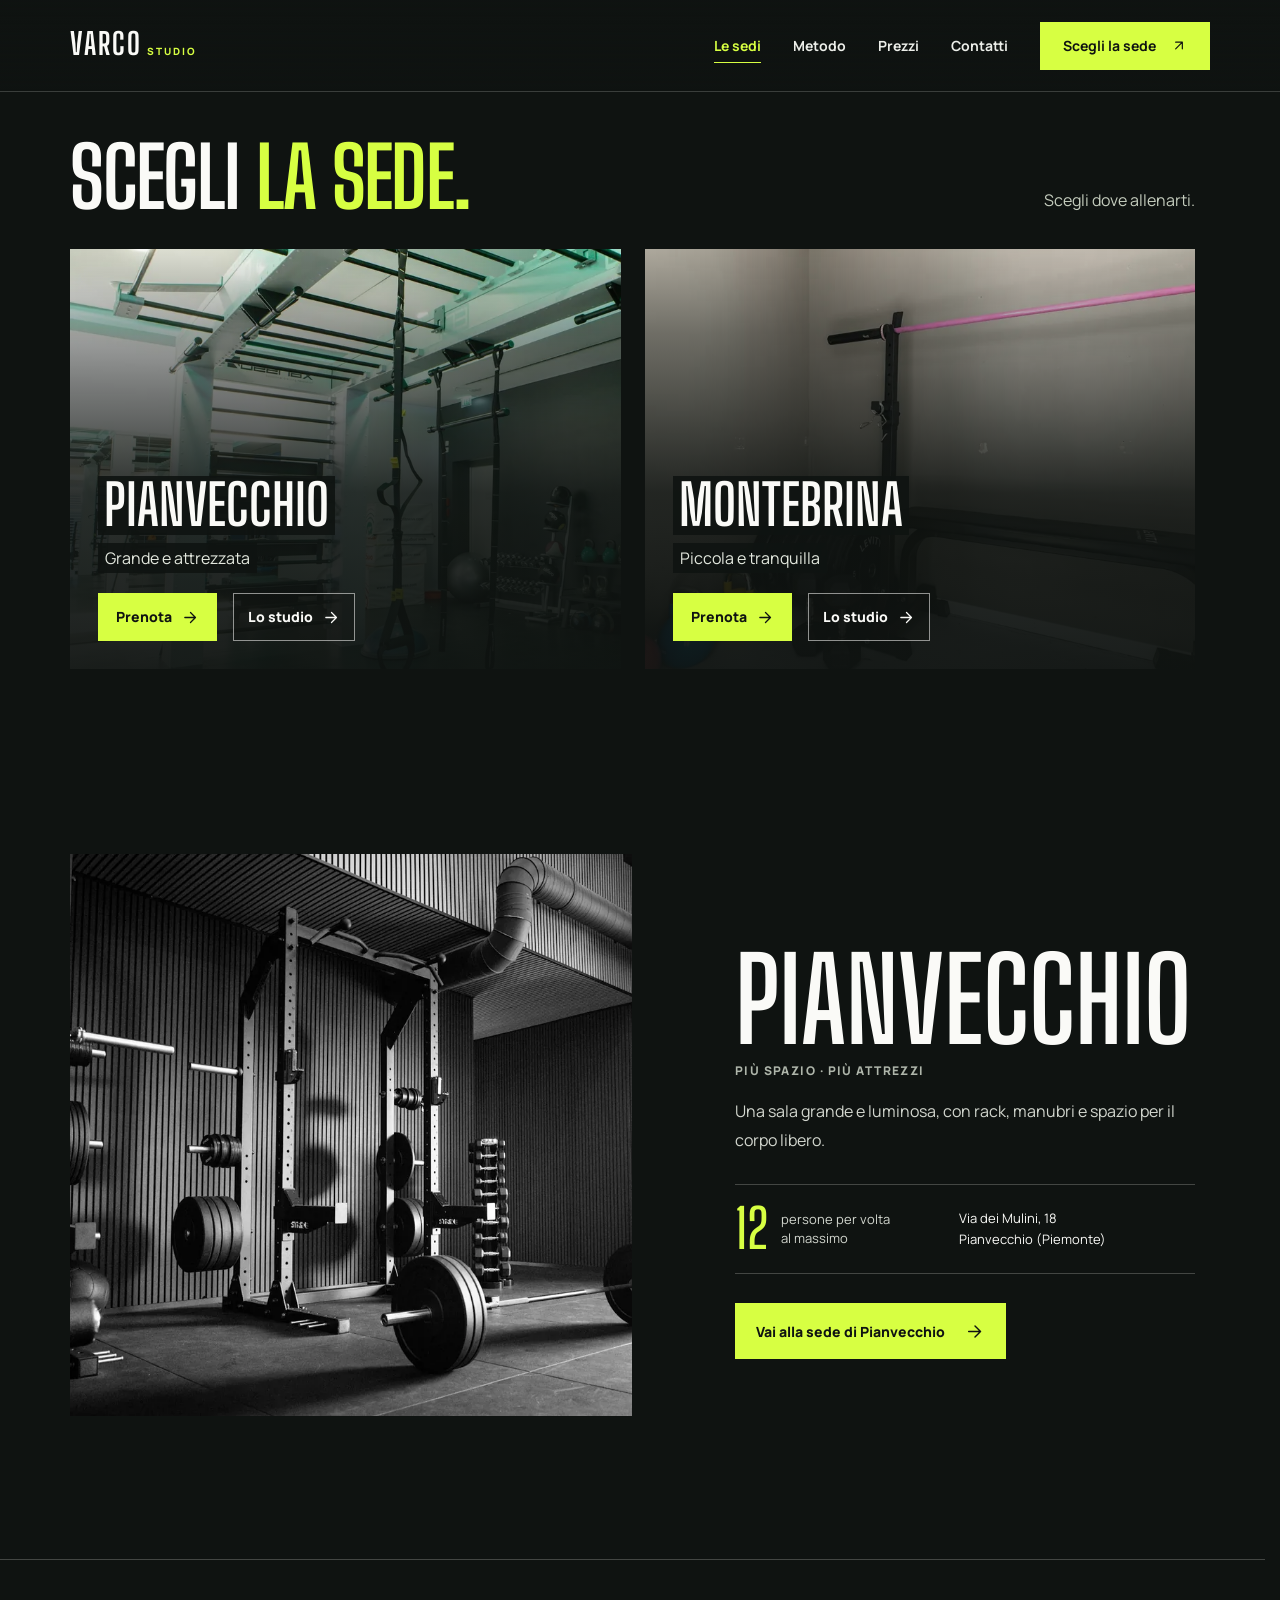
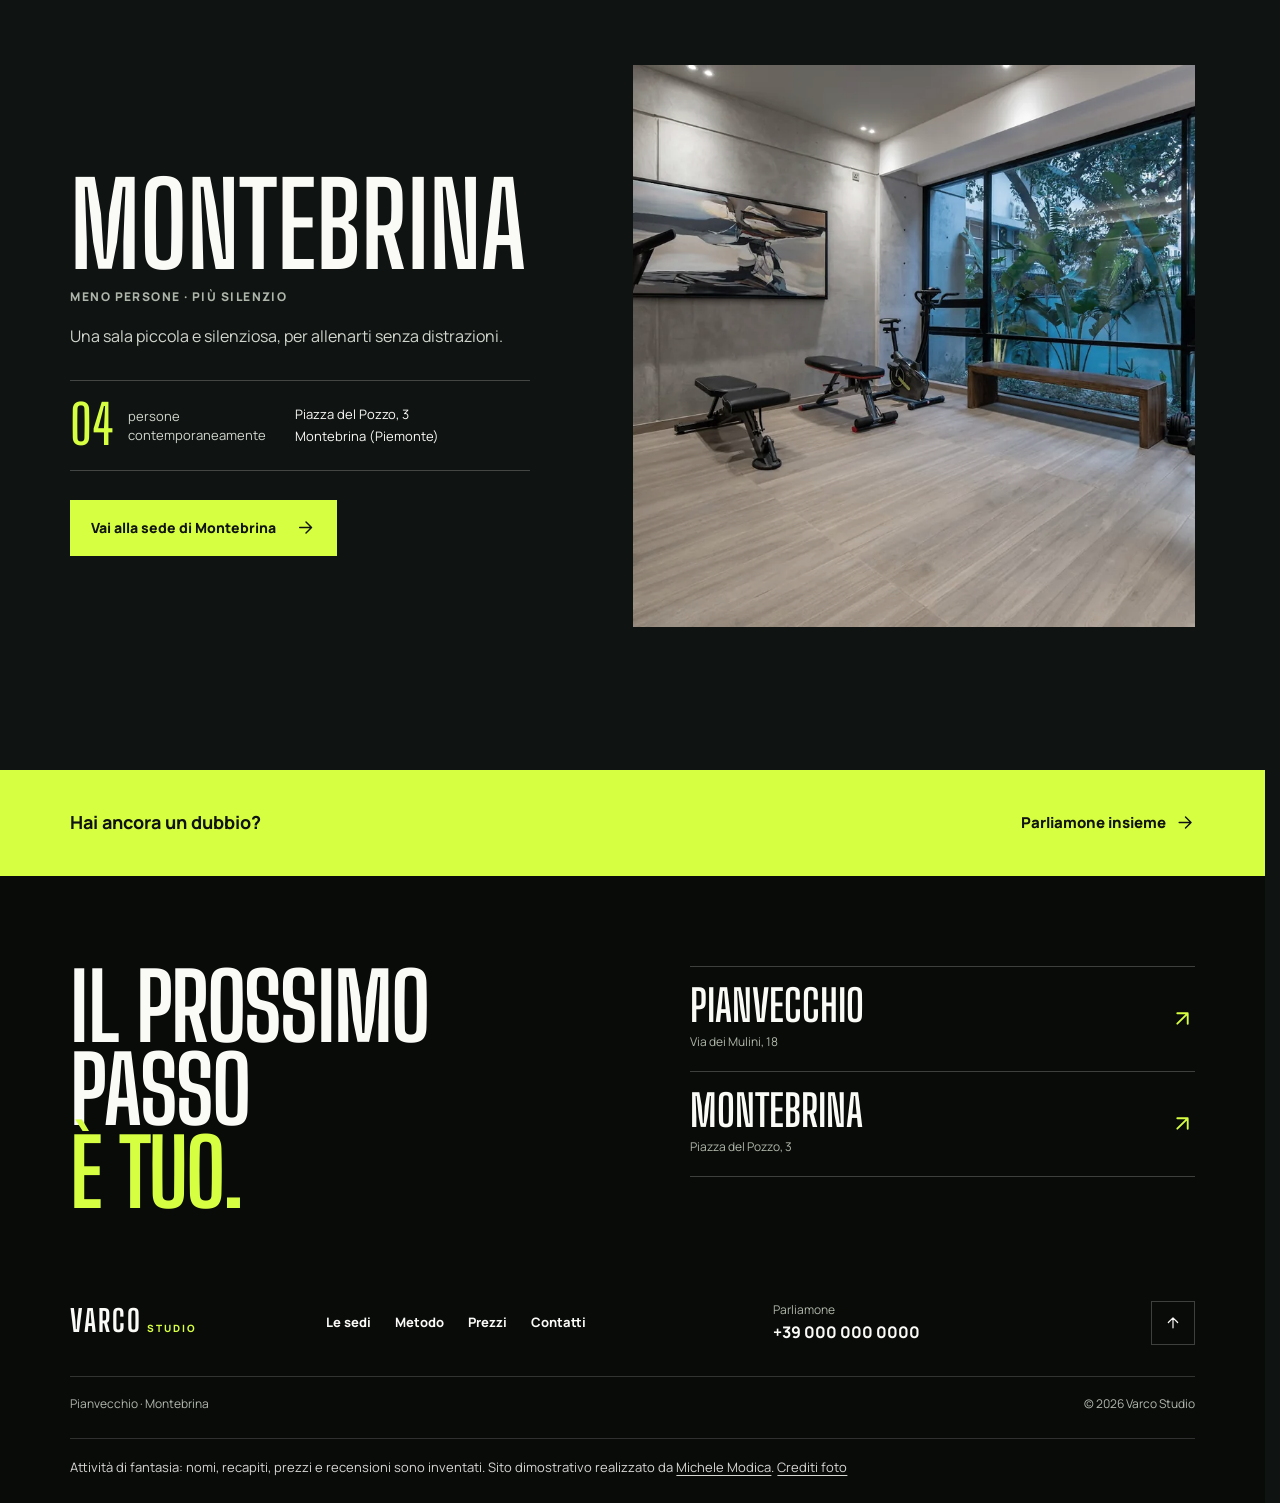
==== commit 2ee090e9: "Ritocco colore di fondo Co-Authored-By: Claude Opus 5.5 <noreply@anthropic.com>" ====
--- a/sedi/index.html
+++ b/sedi/index.html
@@ -3,7 +3,7 @@
 <head>
   <meta charset="utf-8">
   <meta name="viewport" content="width=device-width, initial-scale=1, viewport-fit=cover">
-  <meta name="theme-color" content="#101311">
+  <meta name="theme-color" content="#0f1311">
   <meta name="description" content="Varco Studio è uno studio di personal training di fantasia con due sedi, Pianvecchio e Montebrina. Sito dimostrativo: nomi e dati inventati.">
   <meta name="robots" content="noindex, nofollow">
   <meta property="og:type" content="website">
--- a/src/styles.css
+++ b/src/styles.css
@@ -1,10 +1,10 @@
 @font-face{font-family:Manrope;src:url('assets/fonts/manrope-latin.woff2') format('woff2');font-display:swap;font-weight:100 900}
 @font-face{font-family:BigShoulders;src:url('assets/fonts/big-shoulders-display-latin.woff2') format('woff2');font-display:swap;font-weight:100 900}
-:root{color-scheme:dark;--asphalt:#101311;--asphalt-2:#1b201d;--chalk:#f2f1ed;--steel:#aeb5aa;--signal:#d7ff42;--white:#fafaf7;--ink:#101311;--line-dark:rgba(16,19,17,.22);--line-light:rgba(250,250,247,.22);--display:BigShoulders,'Arial Narrow',sans-serif;--body:Manrope,Arial,sans-serif;--gutter:clamp(22px,5.5vw,88px);--max:1480px;scroll-behavior:smooth}
+:root{color-scheme:dark;--asphalt:#0f1311;--asphalt-2:#1b201d;--chalk:#f2f1ed;--steel:#aeb5aa;--signal:#d7ff42;--white:#fafaf7;--ink:#0f1311;--line-dark:rgba(16,19,17,.22);--line-light:rgba(250,250,247,.22);--display:BigShoulders,'Arial Narrow',sans-serif;--body:Manrope,Arial,sans-serif;--gutter:clamp(22px,5.5vw,88px);--max:1480px;scroll-behavior:smooth}
 *{box-sizing:border-box}html{scroll-padding-top:90px}body{margin:0;background:var(--asphalt);color:var(--white);font:400 16px/1.65 var(--body);-webkit-font-smoothing:antialiased}img{display:block;width:100%;height:100%;object-fit:cover}a{color:inherit;text-decoration:none}button,summary{font:inherit}address{font-style:normal}::selection{background:var(--signal);color:var(--ink)}:focus-visible{outline:3px solid var(--signal);outline-offset:4px}
 .skip-link{position:fixed;z-index:100;top:10px;left:10px;padding:12px 18px;background:var(--signal);color:var(--ink);font-size:14px;transform:translateY(-160%)}.skip-link:focus{transform:none}.section-wrap{width:min(100%,var(--max));margin-inline:auto;padding-inline:var(--gutter)}.icon{width:19px;height:19px;flex:none;fill:none;stroke:currentColor;stroke-width:1.8;stroke-linecap:round;stroke-linejoin:round}
 .site-header{position:fixed;transition:background .2s,border-color .2s;z-index:30;top:0;left:0;display:flex;width:100%;height:88px;align-items:center;justify-content:space-between;padding:0 var(--gutter);border-bottom:1px solid rgba(255,255,255,.18)}.site-header.is-pinned{background:var(--asphalt)}.brand{width:124px;flex:none}.brand img,.footer-brand img{width:100%;height:auto;object-fit:contain}.desktop-nav{display:flex;align-items:center;gap:clamp(20px,3vw,46px);font-size:13px;font-weight:700}.desktop-nav>a:not(.desktop-nav__cta){color:#eceee9;transition:color .2s}.desktop-nav>a:not(.desktop-nav__cta):hover,.desktop-nav>a[aria-current=page]{color:var(--signal)}.desktop-nav__cta{display:inline-flex;min-height:46px;align-items:center;gap:15px;padding:0 16px;border:1px solid rgba(255,255,255,.7);transition:background .2s,color .2s,border .2s}.desktop-nav__cta:hover{border-color:var(--signal);background:var(--signal);color:var(--ink)}.desktop-nav__cta .icon{width:16px}.mobile-menu{display:none}
-.hero{position:relative;min-height:min(860px,94svh);min-height:max(700px,min(860px,94svh));overflow:hidden;background:var(--asphalt)}.hero__photo,.hero__veil{position:absolute;inset:0}.hero__photo img{object-position:53% 50%;filter:saturate(.7) contrast(1.07)}.hero__veil{background:linear-gradient(90deg,#101311 0%,rgba(16,19,17,.94) 24%,rgba(16,19,17,.62) 50%,rgba(16,19,17,.12) 100%),linear-gradient(0deg,rgba(16,19,17,.83),transparent 31%)}.hero__lane{position:absolute;top:88px;right:29%;bottom:0;width:1px;background:rgba(215,255,66,.55);transform:skew(-16deg);transform-origin:top}.hero__content{position:relative;z-index:2;display:flex;min-height:inherit;max-width:850px;flex-direction:column;align-items:flex-start;justify-content:center;padding:128px var(--gutter) 95px}
+.hero{position:relative;min-height:min(860px,94svh);min-height:max(700px,min(860px,94svh));overflow:hidden;background:var(--asphalt)}.hero__photo,.hero__veil{position:absolute;inset:0}.hero__photo img{object-position:53% 50%;filter:saturate(.7) contrast(1.07)}.hero__veil{background:linear-gradient(90deg,#0f1311 0%,rgba(16,19,17,.94) 24%,rgba(16,19,17,.62) 50%,rgba(16,19,17,.12) 100%),linear-gradient(0deg,rgba(16,19,17,.83),transparent 31%)}.hero__lane{position:absolute;top:88px;right:29%;bottom:0;width:1px;background:rgba(215,255,66,.55);transform:skew(-16deg);transform-origin:top}.hero__content{position:relative;z-index:2;display:flex;min-height:inherit;max-width:850px;flex-direction:column;align-items:flex-start;justify-content:center;padding:128px var(--gutter) 95px}
 .hero h1,.page-hero h1,.venue-hero h1{margin:0;font:700 clamp(74px,10vw,142px)/.78 var(--display);letter-spacing:-.025em;text-transform:uppercase;text-wrap:balance}.hero h1 span,.page-hero h1 span,.venue-hero h1 span,.section-title h2 span,.home-method h2 span,.format-band h2 span,.home-prices h2 span,.venue-gallery h2 span,.venue-prices h2 span,.venue-cta h2 span,.process h2 span,.method-formats h2 span,.pricing-intro h2 span,.pricing-footer-cta h2 span,.faq h2 span,.contact-close h2 span{color:var(--signal)}.hero__lede{max-width:490px;margin:30px 0 27px;color:#e0e3dc;font-size:17px;line-height:1.75}
 .button{display:inline-flex;min-height:56px;align-items:center;justify-content:center;gap:20px;padding:0 21px;font-size:14px;font-weight:800;transition:background .18s,color .18s,transform .18s,border-color .18s}.button:hover{transform:translateY(-2px)}.button:active{transform:translateY(1px)}.button--signal{background:var(--signal);color:var(--ink)}.button--signal:hover{background:#e4ff87}.button--outline{border:1px solid currentColor;color:var(--white)}.button--outline:hover{border-color:var(--signal);background:var(--signal);color:var(--ink)}.button .icon{width:20px}.hero__marker{position:absolute;z-index:2;top:49%;right:var(--gutter);display:flex;align-items:center;gap:14px;color:var(--white);transform:translateY(-50%)}.hero__marker strong{color:var(--signal);font:600 28px/1 var(--display)}.hero__marker span{font-size:12px;font-weight:750;letter-spacing:.09em;line-height:1.4}.hero__bottom{position:absolute;z-index:2;right:var(--gutter);bottom:26px;left:var(--gutter);display:flex;align-items:center;justify-content:space-between;padding-top:15px;border-top:1px solid var(--line-light);font-size:12px;font-weight:750;letter-spacing:.09em}.hero__bottom a{display:flex;align-items:center;gap:10px;letter-spacing:0}.hero__bottom a:hover{color:var(--signal)}.hero__bottom .icon{width:16px}
 .split-facts{display:grid;grid-template-columns:1fr 1fr;border-bottom:1px solid var(--line-light);background:#171b18}.split-facts>a{position:relative;display:grid;grid-template-columns:1fr auto;grid-template-rows:auto auto;align-items:center;gap:4px 15px;padding:24px var(--gutter);transition:background .2s}.split-facts>a+a{border-left:1px solid var(--line-light)}.split-facts>a:hover{background:#222821}.split-facts>a>span{font-size:12px;font-weight:750;letter-spacing:.1em}.split-facts>a>strong{grid-row:1/3;grid-column:2;color:var(--signal);font:600 clamp(44px,6vw,76px)/.9 var(--display);font-variant-numeric:tabular-nums}.split-facts>a>small{color:#c1c6bd;font-size:12px}.split-facts .icon{position:absolute;right:calc(var(--gutter) - 3px);bottom:15px;width:16px;color:var(--signal);opacity:0;transform:translateX(-5px);transition:opacity .2s,transform .2s}.split-facts>a:hover .icon{opacity:1;transform:none}
--- a/src/campaign.css
+++ b/src/campaign.css
@@ -13,8 +13,8 @@
 .button, .under-link { touch-action: manipulation; }
 .button .icon, .under-link .icon { transition: transform var(--motion-base) var(--ease-brand); }
 .button:hover .icon, .under-link:hover .icon { transform: translateX(4px); }
-.site-header { height: 92px; background: linear-gradient(#101311a6, transparent); }
-.site-header.is-pinned { background: #101311f5; border-color: var(--line-light); }
+.site-header { height: 92px; background: linear-gradient(#0f1311a6, transparent); }
+.site-header.is-pinned { background: #0f1311f5; border-color: var(--line-light); }
 .desktop-nav { font-size: 14px; gap: clamp(22px, 2.5vw, 42px); }
 .desktop-nav > a:not(.desktop-nav__cta) { display: grid; min-height: 48px; align-items: center; position: relative; }
 .desktop-nav > a:not(.desktop-nav__cta)::after { content: ''; position: absolute; bottom: 7px; left: 0; width: 100%; height: 1px; background: var(--signal); transform: scaleX(0); transform-origin: left; transition: transform var(--motion-base) var(--ease-brand); }
@@ -23,7 +23,7 @@
 .hero--campaign { min-height: max(740px, min(920px, 100svh)); isolation: isolate; }
 .hero--campaign .hero__photo { inset: 0; }
 .hero--campaign .hero__photo img { object-position: center; filter: none; animation: campaign-photo 1100ms var(--ease-brand) both; }
-.hero--campaign .hero__veil { background: linear-gradient(90deg, #10131145, transparent 65%), linear-gradient(0deg, #101311d9, transparent 28%); }
+.hero--campaign .hero__veil { background: linear-gradient(90deg, #0f131145, transparent 65%), linear-gradient(0deg, #0f1311d9, transparent 28%); }
 .hero--campaign .hero__content { max-width: 1110px; justify-content: center; padding-top: 160px; padding-bottom: 138px; }
 .hero--campaign h1 { font-size: clamp(88px, 10.7vw, 166px); line-height: .88; font-weight: 750; letter-spacing: -.025em; text-wrap: initial; }
 .hero-line { display: block; color: var(--white) !important; white-space: nowrap; animation: campaign-title 750ms var(--ease-brand) both; }
@@ -65,13 +65,13 @@
 .home-method__visual { margin: 0; min-height: 650px; overflow: hidden; }
 .home-method__visual picture { height: 100%; }
 .home-method__visual img { filter: none; object-position: center 42%; }
-.home-method__visual figcaption { position: absolute; bottom: 17px; left: 22px; color: white; background: #101311bf; padding: 4px 8px; font-size: 12px; }
+.home-method__visual figcaption { position: absolute; bottom: 17px; left: 22px; color: white; background: #0f1311bf; padding: 4px 8px; font-size: 12px; }
 .home-method__copy { padding: 70px clamp(34px, 6.2vw, 100px); }
 .home-method h2 { font-size: clamp(64px, 6.7vw, 104px); line-height: .9; }
 .home-method h2 span { color: #465318; }
 .home-method__copy p { margin: 25px 0; }
-.method-mini { list-style: none; padding: 0; margin: 26px 0 30px; border-top: 1px solid #10131145; }
-.method-mini li { display: flex; align-items: center; gap: 18px; padding: 13px 0; border-bottom: 1px solid #10131145; font-size: 14px; font-weight: 750; }
+.method-mini { list-style: none; padding: 0; margin: 26px 0 30px; border-top: 1px solid #0f131145; }
+.method-mini li { display: flex; align-items: center; gap: 18px; padding: 13px 0; border-bottom: 1px solid #0f131145; font-size: 14px; font-weight: 750; }
 .method-mini span { font-size: 12px; color: #455319; font-variant-numeric: tabular-nums; }
 .home-method :focus-visible, .home-prices :focus-visible { outline-color: var(--ink); }
 
@@ -100,7 +100,7 @@
 .training-panel img { object-position: center 40%; }
 #panel-strength img { object-position: 76% center; }
 #panel-mindful img { object-position: center 60%; }
-.training-panel__caption { position: absolute; bottom: 0; left: 0; right: 0; display: flex; align-items: center; justify-content: space-between; gap: 15px; padding: 35px 25px 23px; background: linear-gradient(transparent, #101311d9 35%); color: var(--white); }
+.training-panel__caption { position: absolute; bottom: 0; left: 0; right: 0; display: flex; align-items: center; justify-content: space-between; gap: 15px; padding: 35px 25px 23px; background: linear-gradient(transparent, #0f1311d9 35%); color: var(--white); }
 .training-panel__caption h3 { margin: 0 0 5px; font-size: 15px; }
 .training-panel__caption p { margin: 0; color: #d0d6cb; font-size: 12px; }
 .training-panel__caption a { display: grid; flex: none; width: 48px; height: 48px; place-items: center; background: var(--signal); color: var(--ink); transition: background var(--motion-fast); }
@@ -122,7 +122,7 @@
 .price-preview strong small { font: 650 24px/1 var(--display); margin-left: 3px; }
 .price-preview a .icon { transition: transform var(--motion-base); }
 .price-preview a:hover .icon { transform: translateX(4px); }
-.real-photo-caption { position: absolute; bottom: 20px; right: 22px; padding: 7px 10px; background: #101311e6; color: var(--white); font-size: 12px; }
+.real-photo-caption { position: absolute; bottom: 20px; right: 22px; padding: 7px 10px; background: #0f1311e6; color: var(--white); font-size: 12px; }
 
 .site-footer { padding-block: 90px 25px; }
 .footer-start { display: grid; grid-template-columns: 1fr 1fr; gap: 9vw; margin-bottom: 85px; }
@@ -167,7 +167,7 @@
   .training-panel { min-height: 500px; }
 }
 @media (max-width: 980px) {
-  .site-header { height: 76px; background: #101311ed; }
+  .site-header { height: 76px; background: #0f1311ed; }
   .brand { width: 108px; }
   .desktop-nav { display: none; }
   .mobile-menu { display: block; }
@@ -214,7 +214,7 @@
   .mobile-menu[open] > summary { top: 14px; }
   .hero--campaign { min-height: 780px; min-height: max(740px, 96svh); }
   .hero--campaign .hero__photo img { object-position: center top; }
-  .hero--campaign .hero__veil { background: linear-gradient(0deg, #101311 5%, #101311c7 30%, transparent 80%), linear-gradient(90deg, #10131177, transparent); }
+  .hero--campaign .hero__veil { background: linear-gradient(0deg, #0f1311 5%, #0f1311c7 30%, transparent 80%), linear-gradient(90deg, #0f131177, transparent); }
   .hero--campaign .hero__content { padding: 300px var(--gutter) 126px; justify-content: flex-end; }
   .hero--campaign h1 { font-size: clamp(64px, 16.8vw, 112px); line-height: .9; }
   .hero--campaign .hero__lede { margin: 24px 0; font-size: 14px; line-height: 1.7; max-width: 350px; }
@@ -223,7 +223,7 @@
   .hero__method { font-size: 12px; gap: 8px; }
   .hero-venues { top: 98px; bottom: auto; right: var(--gutter); width: 165px; }
   .hero-venues a { min-height: 42px; font-size: 12px; border-color: #fafaf76b; }
-  .hero-venues { padding-inline: 8px; background: #10131199; }
+  .hero-venues { padding-inline: 8px; background: #0f131199; }
   .hero-venues .icon { width: 14px; height: 14px; }
   .hero--campaign .hero__bottom { bottom: 20px; align-items: flex-end; gap: 18px; font-size: 12px; }
   .hero--campaign .hero__bottom > span { max-width: 160px; }
@@ -319,7 +319,7 @@
 .venue-picker__heading > p { margin: 0 0 4px; color: #c4ccbd; font-size: 16px; }
 .studio-choices { display: grid; grid-template-columns: repeat(2,minmax(0,1fr)); gap: 24px; }
 .studio-choice { position: relative; min-width: 0; height: 420px; overflow: hidden; background: var(--asphalt); isolation: isolate; }
-.studio-choice::before { position: absolute; z-index: 1; inset: 0; content: ''; pointer-events: none; background: linear-gradient(180deg,#10131105 0%,#10131166 20%,#101311dd 58%,#101311f2 100%); }
+.studio-choice::before { position: absolute; z-index: 1; inset: 0; content: ''; pointer-events: none; background: linear-gradient(180deg,#0f131105 0%,#0f131166 20%,#0f1311dd 58%,#0f1311f2 100%); }
 .studio-choice::after { position: absolute; z-index: 3; bottom: 0; left: 0; width: 100%; height: 2px; content: ''; background: var(--signal); transform: scaleX(0); transform-origin: left; transition: transform 400ms var(--ease-brand); pointer-events: none; }
 .studio-choice:focus-within::after { transform: scaleX(1); }
 .studio-choice__media { position: absolute; z-index: 0; inset: 0; display: block; width: 100%; height: 100%; overflow: hidden; }
@@ -327,15 +327,15 @@
 .studio-choice__media img { object-fit: cover; object-position: center 45%; transition: transform 650ms var(--ease-brand); }
 .studio-choice:nth-child(2) .studio-choice__media img { object-position: center 70%; }
 .studio-choice__body { position: absolute; z-index: 2; right: 0; bottom: 0; left: 0; padding: 28px; }
-.studio-choice :is(h2,h3) { display: table; margin: 0; padding: 2px 6px; background: #101311e6; color: var(--white); font: 650 56px/.98 var(--display); text-transform: uppercase; }
-.studio-choice__body > p { display: table; margin: 8px 0 0; padding: 3px 7px; background: #101311e6; color: #e3e8de; font-size: 16px; line-height: 1.5; }
+.studio-choice :is(h2,h3) { display: table; margin: 0; padding: 2px 6px; background: #0f1311e6; color: var(--white); font: 650 56px/.98 var(--display); text-transform: uppercase; }
+.studio-choice__body > p { display: table; margin: 8px 0 0; padding: 3px 7px; background: #0f1311e6; color: #e3e8de; font-size: 16px; line-height: 1.5; }
 .studio-choice__actions { display: flex; align-items: center; flex-wrap: wrap; gap: 12px 16px; margin-top: 20px; }
 .studio-choice__portal, .studio-choice__details { display: inline-flex; min-height: 48px; align-items: center; justify-content: center; gap: 10px; font-size: 14px; font-weight: 800; }
 .studio-choice__portal { padding: 12px 18px; background: var(--signal); color: var(--ink); }
-.studio-choice__details { padding: 11px 14px; border: 1px solid #fafaf78c; background: #10131166; color: var(--white); }
+.studio-choice__details { padding: 11px 14px; border: 1px solid #fafaf78c; background: #0f131166; color: var(--white); }
 .studio-choice__actions .icon { width: 17px; height: 17px; transition: transform 220ms var(--ease-brand); }
 .studio-choice__portal:active { background: #e4ff87; }
-.studio-choice__details:active { background: #101311cc; }
+.studio-choice__details:active { background: #0f1311cc; }
 .mobile-menu[open] .mobile-menu__panel nav > a:nth-child(n) { animation: menu-link-sweep 420ms var(--ease-brand) both; animation-delay: calc(var(--menu-order,0) * 45ms); }
 @keyframes menu-link-sweep { from { opacity: .65; transform: translateX(-24px) skewX(-2deg); } to { opacity: 1; transform: none; } }
 @media (hover: hover) {
@@ -352,7 +352,7 @@
  .venue-picker__heading > p { margin: 8px 0 0; font-size: 16px; line-height: 1.5; }
  .studio-choices { grid-template-columns: 1fr; gap: 12px; }
  .studio-choice { display: block; height: 160px; }
- .studio-choice::before { background: linear-gradient(90deg,#101311ed,#101311b8 75%,#10131155); }
+ .studio-choice::before { background: linear-gradient(90deg,#0f1311ed,#0f1311b8 75%,#0f131155); }
  .studio-choice__body { padding: 16px; }
  .studio-choice :is(h2,h3) { font-size: 32px; line-height: 1; }
  .studio-choice__body > p { margin-top: 5px; font-size: 14px; line-height: 1.4; }
@@ -413,7 +413,7 @@
 .booking__form { display: grid; grid-template-columns: 1fr 1fr; gap: 18px; align-content: start; }
 .booking__form label { display: grid; gap: 8px; font-size: 13px; font-weight: 800; letter-spacing: .04em; text-transform: uppercase; }
 .booking__form input, .booking__form select { min-height: 52px; padding: 0 14px; border: 1px solid rgba(255,255,255,.35); background: transparent; color: inherit; font: 500 16px/1.2 var(--body, sans-serif); text-transform: none; letter-spacing: 0; }
-.booking__form select option { color: #101311; }
+.booking__form select option { color: #0f1311; }
 .booking__form .button { grid-column: 1 / -1; justify-self: start; }
 .booking__status { grid-column: 1 / -1; font-size: 14px; opacity: .85; }
 .contact-note { margin-top: 10px; font-size: 14px; opacity: .8; }
--- a/src/mobile.css
+++ b/src/mobile.css
@@ -17,7 +17,7 @@
   .js .mobile-actions:not(.is-active), .menu-is-open .mobile-actions { visibility: hidden; pointer-events: none; opacity: 0; transform: translateY(105%); }
   .has-mobile-actions .site-footer { padding-bottom: calc(100px + var(--safe-bottom)); }
   .price-location-nav { position: sticky; z-index: 20; top: calc(var(--mobile-header) + var(--safe-top)); display: grid; grid-template-columns: 1fr 1fr; gap: 8px; margin: -10px calc(-1 * var(--gutter)) 30px; padding: 10px var(--gutter); background: var(--chalk); border-bottom: 1px solid var(--line-dark); }
-  .price-location-nav a { display: flex; align-items: center; justify-content: center; min-height: 46px; padding: 10px 12px; border: 1px solid #10131155; color: var(--ink); font-size: 14px; font-weight: 800; }
+  .price-location-nav a { display: flex; align-items: center; justify-content: center; min-height: 46px; padding: 10px 12px; border: 1px solid #0f131155; color: var(--ink); font-size: 14px; font-weight: 800; }
   .price-location-nav a[aria-current=location] { background: var(--ink); border-color: var(--ink); color: var(--chalk); }
   .price-location-nav a:focus-visible { outline-color: var(--ink); }
   .pricing-location { scroll-margin-top: 75px; }
